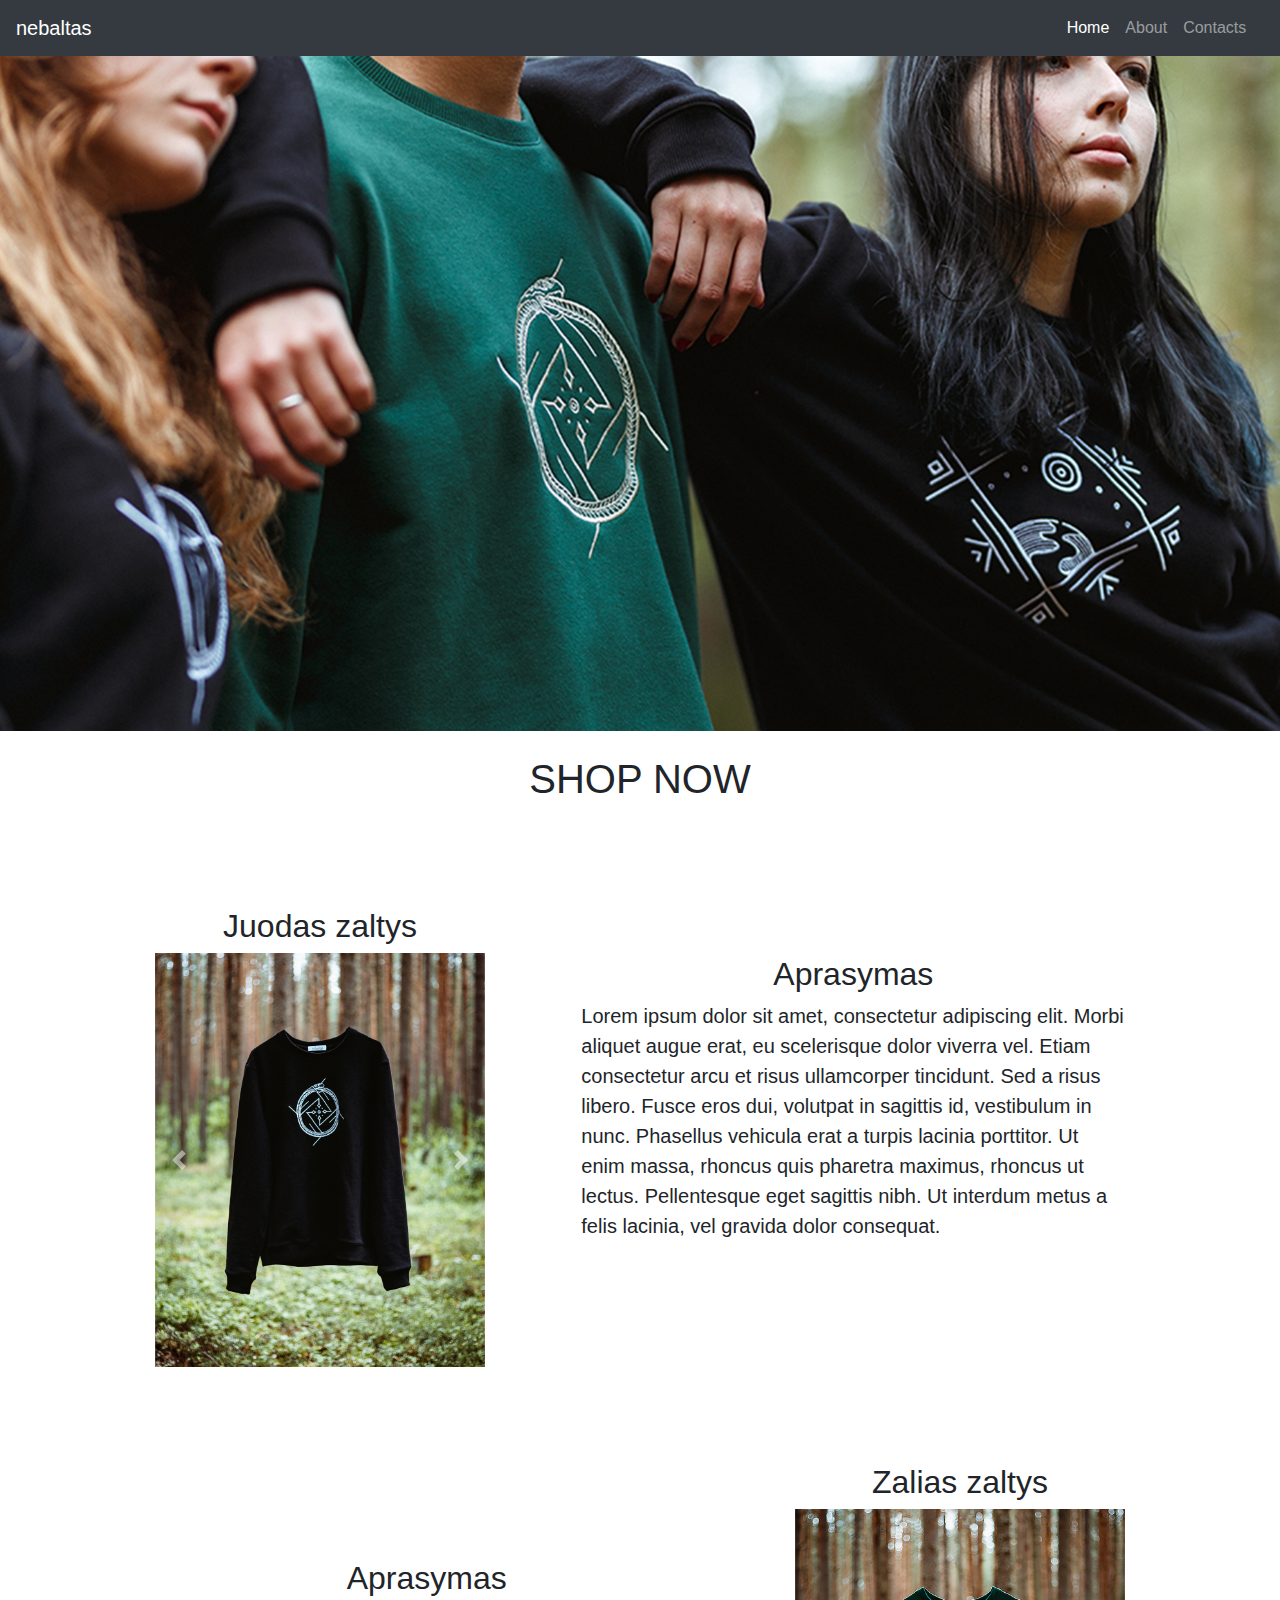
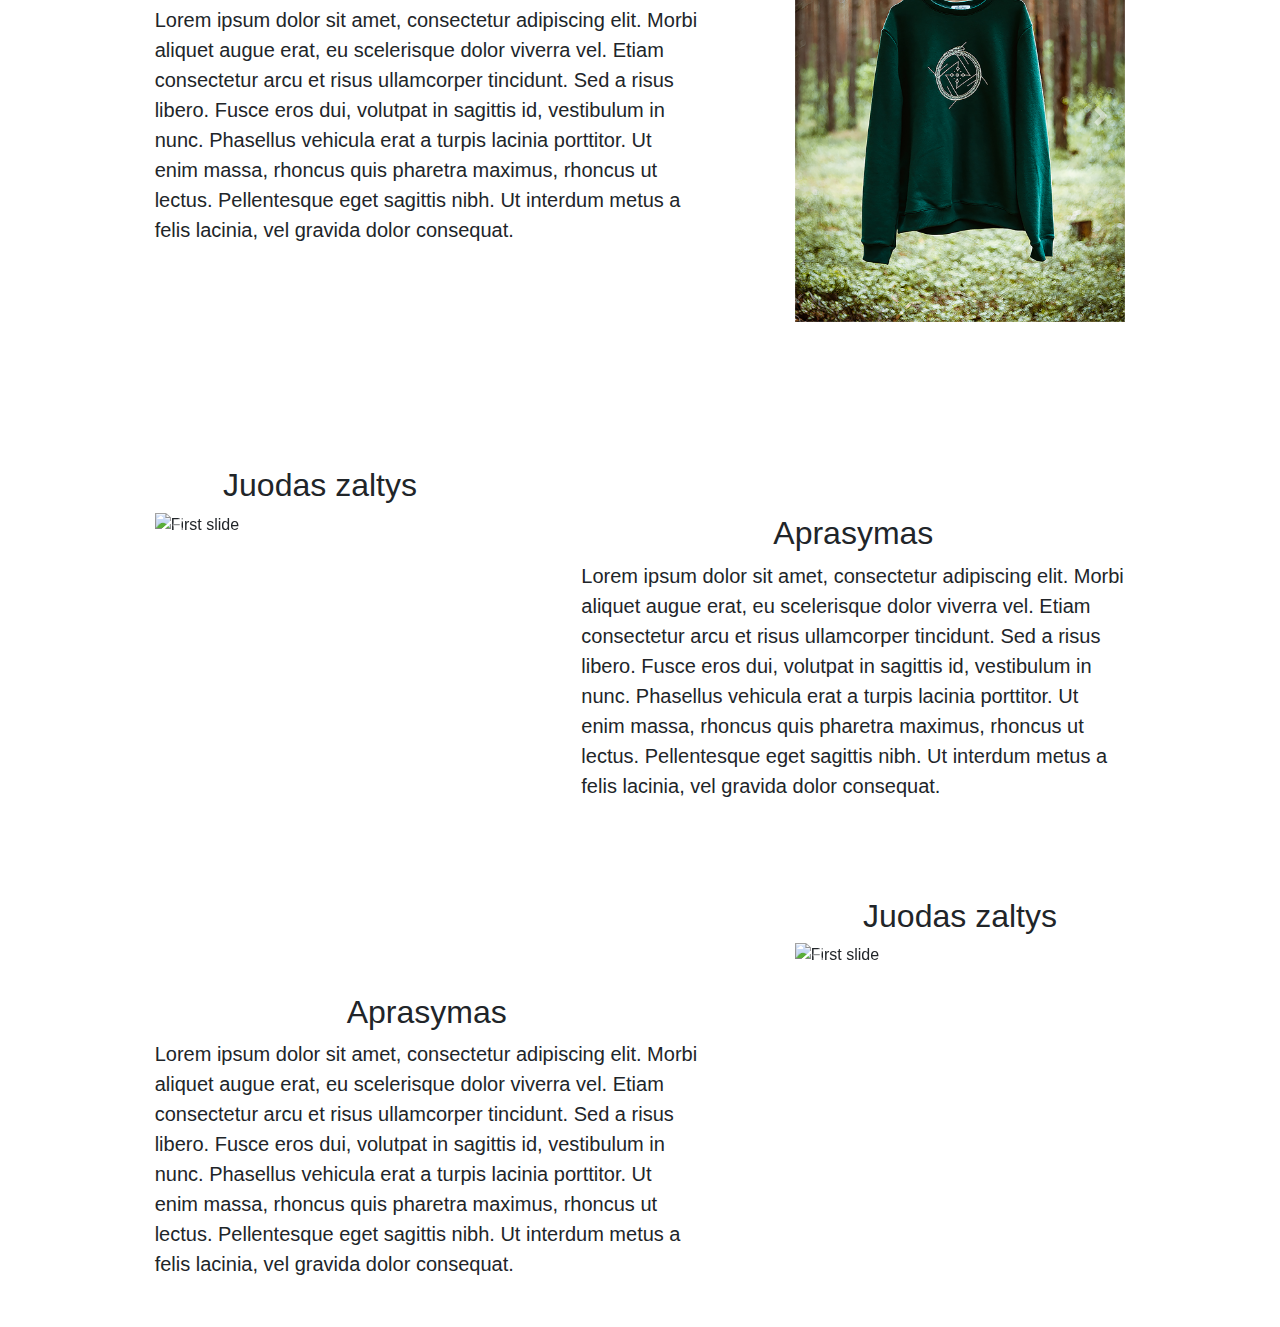
==== index.html @ 2aeb67b7 "ikeliau nuotraukas i carussele" ====
<!DOCTYPE html>
<html lang="en">
  <head>
    <meta charset="utf-8">
    <meta name="viewport" content="width=device-width, initial-scale=1, shrink-to-fit=no">
    <meta name="description" content="">
    <meta name="author" content="">

    <title> nebaltas </title>

    <link rel="stylesheet"
href="https://stackpath.bootstrapcdn.com/bootstrap/4.1.3/css/bootstrap.min.css"
crossorigin="anonymous">

    <link href="css/stylesindex.css" rel="stylesheet">
  </head>

  <body>
    <nav class="navbar navbar-expand-md navbar-dark bg-dark fixed-top">
      <a class="navbar-brand" href="#">nebaltas</a>
      <button class="navbar-toggler" type="button" data-toggle="collapse" data-target="#navbarsExampleDefault" aria-controls="navbarsExampleDefault" aria-expanded="false" aria-label="Toggle navigation">
        <span class="navbar-toggler-icon"></span>
      </button>
      <div class="col-lg-2 offset-lg-9">

          <div class="collapse navbar-collapse" id="navbarsExampleDefault">
            <ul class="navbar-nav mr-auto">
              <li class="nav-item active">
                <a class="nav-link" href="./index.html"> Home </a>
              </li>
              <li class="nav-item">
                <a class="nav-link" href="./about.html"> About </a>
              </li>
              <li class="nav-item">
                <a class="nav-link" href="./contacts.html"> Contacts </a>
              </li>

            </ul>
          </div>
        </nav>
    </div>
<div class="container-fluid top-margin">

  <div class="row">
    <div class="col-lg-12 p-0">
      <div class="top">

    	</div>
    </div>
  </div>
  <div class="row">
    <div class="col-lg-12">
      <h1 class="text-center mt-4">SHOP NOW</h1>
    </div>
  </div>

  <div class="row">
    <div class="col-lg-4 p-5 offset-lg-1">
      <h2 class="text-center mt-5">Juodas zaltys</h2>
      <div id="carousel1" class="carousel slide" data-ride="carousel" style="border-radius:50%">
        <div class="carousel-inner">
          <div class="carousel-item active">
            <img class="d-block w-100" src="images/juodas_zaltys/juodaszaltyskatalogas.jpg" alt="First slide">
          </div>
          <div class="carousel-item">
            <img class="d-block w-100" src="images/juodas_zaltys/IMG_2758_cropped.jpg" alt="Second slide">
          </div>
        </div>
        <a class="carousel-control-prev" href="#carousel1" role="button" data-slide="prev">
          <span class="carousel-control-prev-icon" aria-hidden="true"></span>
          <span class="sr-only">Previous</span>
        </a>
        <a class="carousel-control-next" href="#carousel1" role="button" data-slide="next">
          <span class="carousel-control-next-icon" aria-hidden="true"></span>
          <span class="sr-only">Next</span>
        </a>
      </div>
    </div>
    <div class="col-lg-6 p-5 mt-5 desc">
      <h2 class="text-center mt-5">Aprasymas</h2>
      Lorem ipsum dolor sit amet, consectetur adipiscing elit. Morbi aliquet augue erat, eu scelerisque dolor viverra vel. Etiam consectetur arcu et risus ullamcorper tincidunt. Sed a risus libero. Fusce eros dui, volutpat in sagittis id, vestibulum in nunc. Phasellus vehicula erat a turpis lacinia porttitor. Ut enim massa, rhoncus quis pharetra maximus, rhoncus ut lectus. Pellentesque eget sagittis nibh. Ut interdum metus a felis lacinia, vel gravida dolor consequat.
    </div>
  </div>
  <div class="row">
      <div class="col-lg-6 p-5 mt-5 desc offset-lg-1">
        <h2 class="text-center mt-5">Aprasymas</h2>
        Lorem ipsum dolor sit amet, consectetur adipiscing elit. Morbi aliquet augue erat, eu scelerisque dolor viverra vel. Etiam consectetur arcu et risus ullamcorper tincidunt. Sed a risus libero. Fusce eros dui, volutpat in sagittis id, vestibulum in nunc. Phasellus vehicula erat a turpis lacinia porttitor. Ut enim massa, rhoncus quis pharetra maximus, rhoncus ut lectus. Pellentesque eget sagittis nibh. Ut interdum metus a felis lacinia, vel gravida dolor consequat.
      </div>
      <div class="col-lg-4 p-5">
        <h2 class="text-center">Zalias zaltys</h2>
        <div id="carousel2" class="carousel slide" data-ride="carousel2" style="border-radius:50%">
          <div class="carousel-inner">
            <div class="carousel-item active">
              <img class="d-block w-100" src="images/zalias_zaltys/zaliaszaltyskatalogas.jpg" alt="First slide">
            </div>
            <div class="carousel-item">
              <img class="d-block w-100" src="images/zalias_zaltys/IMG_2392_cropped.jpg" alt="Second slide">
            </div>
          </div>
          <a class="carousel-control-prev" href="#carousel2" role="button" data-slide="prev">
            <span class="carousel2-control-prev-icon" aria-hidden="true"></span>
            <span class="sr-only">Previous</span>
          </a>
          <a class="carousel-control-next" href="#carousel2" role="button" data-slide="next">
            <span class="carousel-control-next-icon" aria-hidden="true"></span>
            <span class="sr-only">Next</span>
          </a>
        </div>
      </div>
    </div>
    <div class="row">
      <div class="col-lg-4 p-5 offset-lg-1">
        <h2 class="text-center mt-5">Juodas zaltys</h2>
        <div id="carousel1" class="carousel slide" data-ride="carousel" style="border-radius:50%">
          <div class="carousel-inner">
            <div class="carousel-item active">
              <img class="d-block w-100" src="images/zalias_zaltys/IMG_2392.jpg" alt="First slide">
            </div>
            <div class="carousel-item">
              <img class="d-block w-100" src="images/zalias_zaltys/zaliaszaltyskatalogas.jpg" alt="Second slide">
            </div>
          </div>
          <a class="carousel-control-prev" href="#carousel1" role="button" data-slide="prev">
            <span class="carousel-control-prev-icon" aria-hidden="true"></span>
            <span class="sr-only">Previous</span>
          </a>
          <a class="carousel-control-next" href="#carousel1" role="button" data-slide="next">
            <span class="carousel-control-next-icon" aria-hidden="true"></span>
            <span class="sr-only">Next</span>
          </a>
        </div>
      </div>
      <div class="col-lg-6 p-5 mt-5 desc">
        <h2 class="text-center mt-5">Aprasymas</h2>
        Lorem ipsum dolor sit amet, consectetur adipiscing elit. Morbi aliquet augue erat, eu scelerisque dolor viverra vel. Etiam consectetur arcu et risus ullamcorper tincidunt. Sed a risus libero. Fusce eros dui, volutpat in sagittis id, vestibulum in nunc. Phasellus vehicula erat a turpis lacinia porttitor. Ut enim massa, rhoncus quis pharetra maximus, rhoncus ut lectus. Pellentesque eget sagittis nibh. Ut interdum metus a felis lacinia, vel gravida dolor consequat.
      </div>
    </div>
    <div class="row">
        <div class="col-lg-6 p-5 mt-5 desc offset-lg-1">
          <h2 class="text-center mt-5">Aprasymas</h2>
          Lorem ipsum dolor sit amet, consectetur adipiscing elit. Morbi aliquet augue erat, eu scelerisque dolor viverra vel. Etiam consectetur arcu et risus ullamcorper tincidunt. Sed a risus libero. Fusce eros dui, volutpat in sagittis id, vestibulum in nunc. Phasellus vehicula erat a turpis lacinia porttitor. Ut enim massa, rhoncus quis pharetra maximus, rhoncus ut lectus. Pellentesque eget sagittis nibh. Ut interdum metus a felis lacinia, vel gravida dolor consequat.
        </div>
        <div class="col-lg-4 p-5">
          <h2 class="text-center">Juodas zaltys</h2>
          <div id="carousel1" class="carousel slide" data-ride="carousel" style="border-radius:50%">
            <div class="carousel-inner">
              <div class="carousel-item active">
                <img class="d-block w-100" src="images/zalias_zaltys/IMG_2392.jpg" alt="First slide">
              </div>
              <div class="carousel-item">
                <img class="d-block w-100" src="images/zalias_zaltys/zaliaszaltyskatalogas.jpg" alt="Second slide">
              </div>
            </div>
            <a class="carousel-control-prev" href="#carousel1" role="button" data-slide="prev">
              <span class="carousel-control-prev-icon" aria-hidden="true"></span>
              <span class="sr-only">Previous</span>
            </a>
            <a class="carousel-control-next" href="#carousel1" role="button" data-slide="next">
              <span class="carousel-control-next-icon" aria-hidden="true"></span>
              <span class="sr-only">Next</span>
            </a>
          </div>
        </div>
      </div>
    </div>
</div>


    <!-- Bootstrap core JavaScript
    ================================================== -->
    <!-- Placed at the end of the document so the pages load faster -->
    <script src="https://code.jquery.com/jquery-3.3.1.slim.min.js" integrity="sha384-q8i/X+965DzO0rT7abK41JStQIAqVgRVzpbzo5smXKp4YfRvH+8abtTE1Pi6jizo" crossorigin="anonymous"></script>
    <script>window.jQuery || document.write('<script src="../../assets/js/vendor/jquery-slim.min.js"><\/script>')</script>
    <script src="https://getbootstrap.com/docs/4.1/assets/js/vendor/popper.min.js"></script>
    <script src="https://getbootstrap.com/docs/4.1/dist/js/bootstrap.min.js"></script>
  </body>
</html>
---- css/stylesindex.css ----
html,body {
  /* background: url("../images/pat.png"); */
  background: #fff;
}

.top {
	background:url("../images/IMG_3313_cropped.jpg");
	height:75vh;
	background-size: cover;
	background-position: center bottom;
	position:relative;
	min-height:400px;
}
.welcome {
	opacity:0;
	position:absolute;
	top:50%;
	transform: translateY(-50%);
	background:rgba(0,0,0,0.5);
	padding:30px 60px;
	width:100%;
	color:#fff;
}
.top-header {
	font-weight:bold;
	text-transform: uppercase;
}
.top-margin {
  margin-top:56px
}

.desc {
  font-size:20px
}
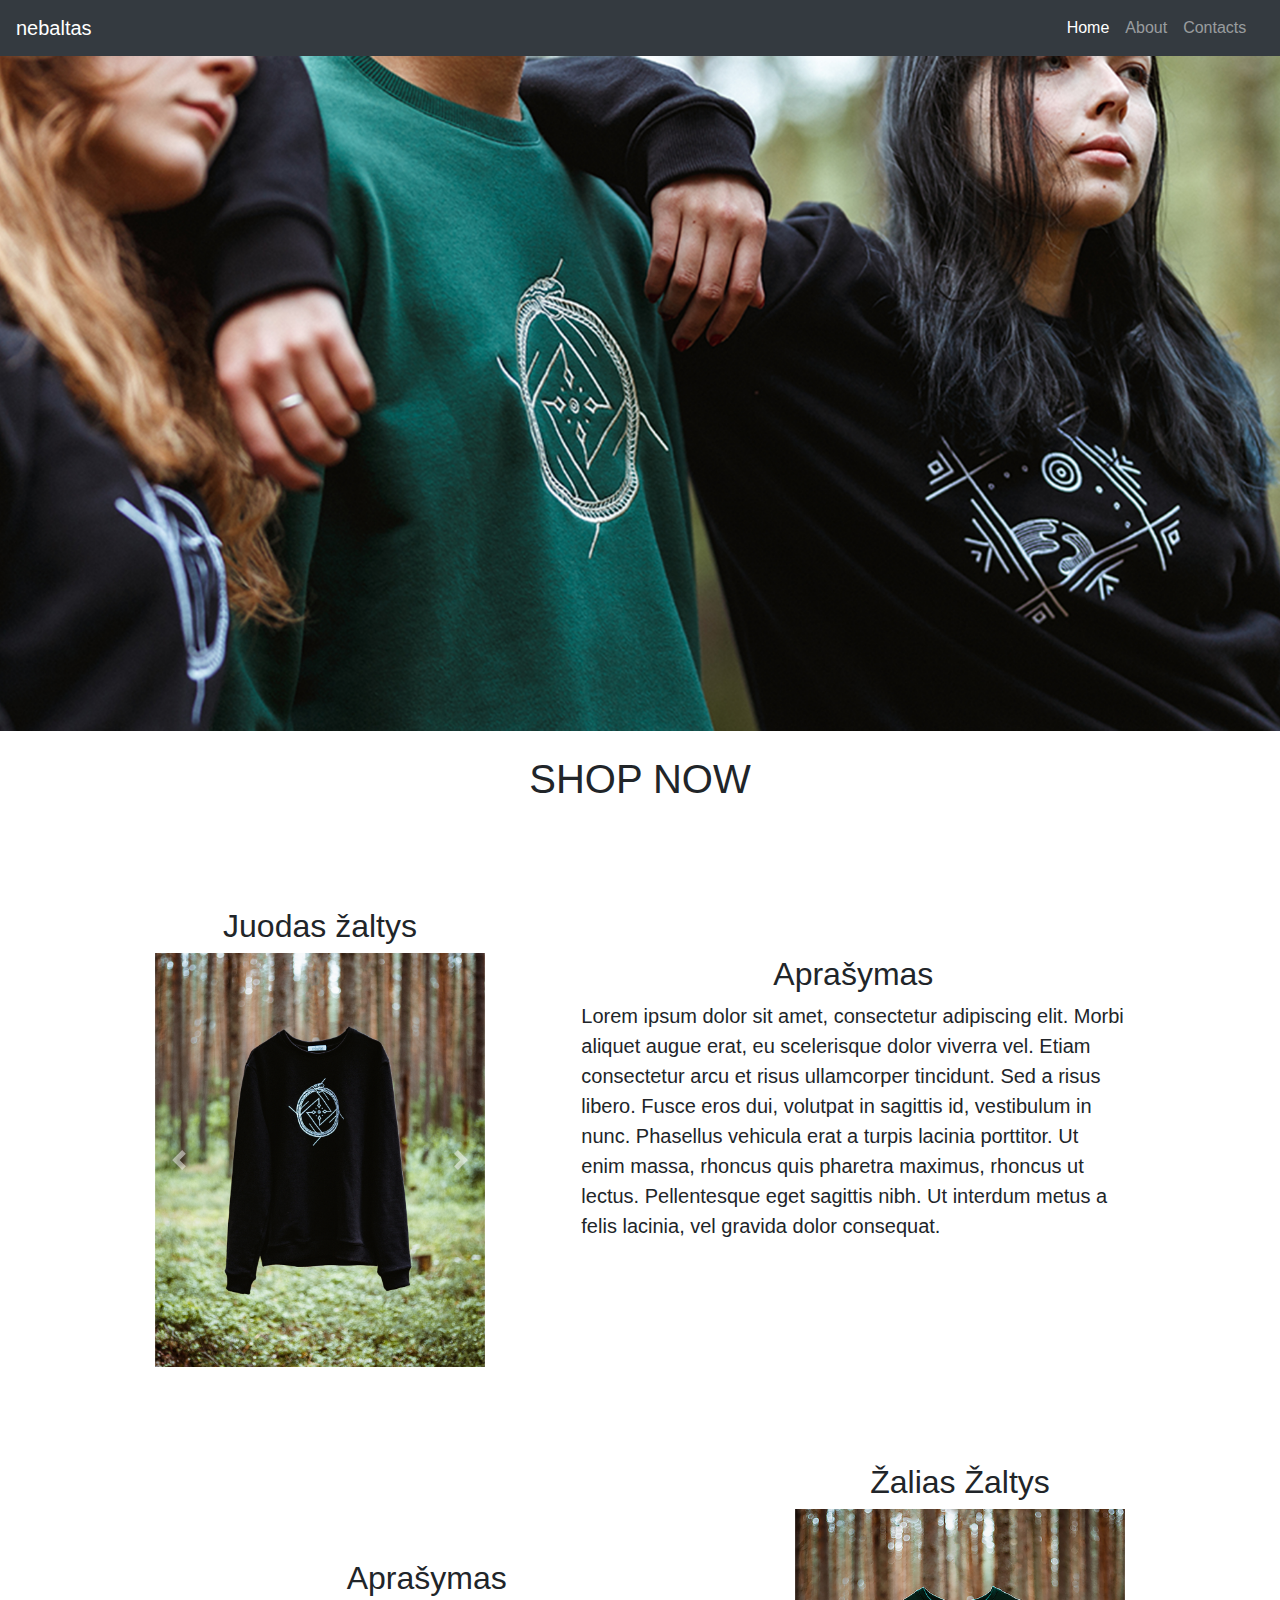
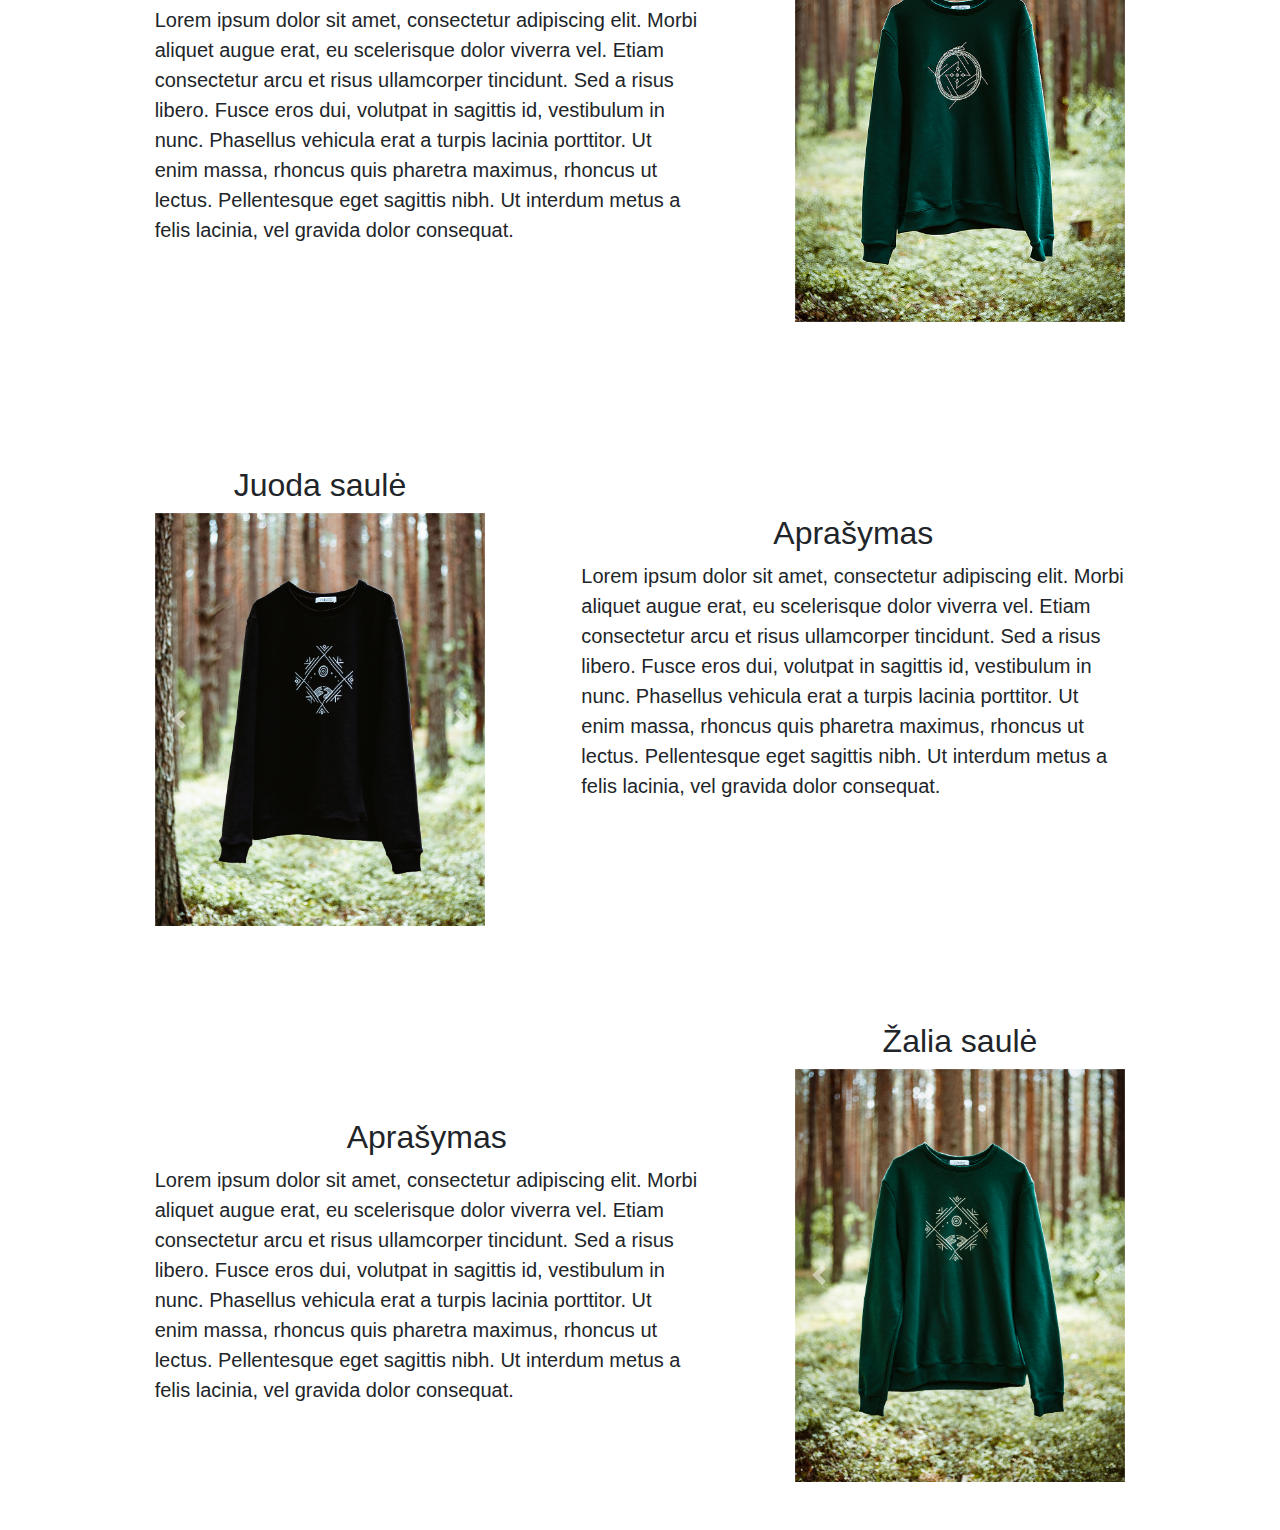
==== commit d131d6b0: "Update index.html" ====
--- a/index.html
+++ b/index.html
@@ -56,8 +56,8 @@
 
   <div class="row">
     <div class="col-lg-4 p-5 offset-lg-1">
-      <h2 class="text-center mt-5">Juodas zaltys</h2>
-      <div id="carousel1" class="carousel slide" data-ride="carousel" style="border-radius:50%">
+      <h2 class="text-center mt-5">Juodas žaltys</h2>
+      <div id="carousel1" class="carousel slide" data-ride="carousel1" style="border-radius:50%">
         <div class="carousel-inner">
           <div class="carousel-item active">
             <img class="d-block w-100" src="images/juodas_zaltys/juodaszaltyskatalogas.jpg" alt="First slide">
@@ -77,17 +77,17 @@
       </div>
     </div>
     <div class="col-lg-6 p-5 mt-5 desc">
-      <h2 class="text-center mt-5">Aprasymas</h2>
+      <h2 class="text-center mt-5">Aprašymas</h2>
       Lorem ipsum dolor sit amet, consectetur adipiscing elit. Morbi aliquet augue erat, eu scelerisque dolor viverra vel. Etiam consectetur arcu et risus ullamcorper tincidunt. Sed a risus libero. Fusce eros dui, volutpat in sagittis id, vestibulum in nunc. Phasellus vehicula erat a turpis lacinia porttitor. Ut enim massa, rhoncus quis pharetra maximus, rhoncus ut lectus. Pellentesque eget sagittis nibh. Ut interdum metus a felis lacinia, vel gravida dolor consequat.
     </div>
   </div>
   <div class="row">
       <div class="col-lg-6 p-5 mt-5 desc offset-lg-1">
-        <h2 class="text-center mt-5">Aprasymas</h2>
+        <h2 class="text-center mt-5">Aprašymas</h2>
         Lorem ipsum dolor sit amet, consectetur adipiscing elit. Morbi aliquet augue erat, eu scelerisque dolor viverra vel. Etiam consectetur arcu et risus ullamcorper tincidunt. Sed a risus libero. Fusce eros dui, volutpat in sagittis id, vestibulum in nunc. Phasellus vehicula erat a turpis lacinia porttitor. Ut enim massa, rhoncus quis pharetra maximus, rhoncus ut lectus. Pellentesque eget sagittis nibh. Ut interdum metus a felis lacinia, vel gravida dolor consequat.
       </div>
       <div class="col-lg-4 p-5">
-        <h2 class="text-center">Zalias zaltys</h2>
+        <h2 class="text-center">Žalias Žaltys</h2>
         <div id="carousel2" class="carousel slide" data-ride="carousel2" style="border-radius:50%">
           <div class="carousel-inner">
             <div class="carousel-item active">
@@ -110,52 +110,52 @@
     </div>
     <div class="row">
       <div class="col-lg-4 p-5 offset-lg-1">
-        <h2 class="text-center mt-5">Juodas zaltys</h2>
-        <div id="carousel1" class="carousel slide" data-ride="carousel" style="border-radius:50%">
+        <h2 class="text-center mt-5">Juoda saulė</h2>
+        <div id="carousel3" class="carousel slide" data-ride="carousel3" style="border-radius:50%">
           <div class="carousel-inner">
             <div class="carousel-item active">
-              <img class="d-block w-100" src="images/zalias_zaltys/IMG_2392.jpg" alt="First slide">
+              <img class="d-block w-100" src="images/juoda_saule/juodasaulekatalogas.jpg" alt="First slide">
             </div>
             <div class="carousel-item">
-              <img class="d-block w-100" src="images/zalias_zaltys/zaliaszaltyskatalogas.jpg" alt="Second slide">
+              <img class="d-block w-100" src="images/juoda_saule/IMG_3063_cropped.jpg" alt="Second slide">
             </div>
           </div>
-          <a class="carousel-control-prev" href="#carousel1" role="button" data-slide="prev">
+          <a class="carousel-control-prev" href="#carousel3" role="button" data-slide="prev">
             <span class="carousel-control-prev-icon" aria-hidden="true"></span>
             <span class="sr-only">Previous</span>
           </a>
-          <a class="carousel-control-next" href="#carousel1" role="button" data-slide="next">
+          <a class="carousel-control-next" href="#carousel3" role="button" data-slide="next">
             <span class="carousel-control-next-icon" aria-hidden="true"></span>
             <span class="sr-only">Next</span>
           </a>
         </div>
       </div>
       <div class="col-lg-6 p-5 mt-5 desc">
-        <h2 class="text-center mt-5">Aprasymas</h2>
+        <h2 class="text-center mt-5">Aprašymas</h2>
         Lorem ipsum dolor sit amet, consectetur adipiscing elit. Morbi aliquet augue erat, eu scelerisque dolor viverra vel. Etiam consectetur arcu et risus ullamcorper tincidunt. Sed a risus libero. Fusce eros dui, volutpat in sagittis id, vestibulum in nunc. Phasellus vehicula erat a turpis lacinia porttitor. Ut enim massa, rhoncus quis pharetra maximus, rhoncus ut lectus. Pellentesque eget sagittis nibh. Ut interdum metus a felis lacinia, vel gravida dolor consequat.
       </div>
     </div>
     <div class="row">
         <div class="col-lg-6 p-5 mt-5 desc offset-lg-1">
-          <h2 class="text-center mt-5">Aprasymas</h2>
+          <h2 class="text-center mt-5">Aprašymas</h2>
           Lorem ipsum dolor sit amet, consectetur adipiscing elit. Morbi aliquet augue erat, eu scelerisque dolor viverra vel. Etiam consectetur arcu et risus ullamcorper tincidunt. Sed a risus libero. Fusce eros dui, volutpat in sagittis id, vestibulum in nunc. Phasellus vehicula erat a turpis lacinia porttitor. Ut enim massa, rhoncus quis pharetra maximus, rhoncus ut lectus. Pellentesque eget sagittis nibh. Ut interdum metus a felis lacinia, vel gravida dolor consequat.
         </div>
         <div class="col-lg-4 p-5">
-          <h2 class="text-center">Juodas zaltys</h2>
-          <div id="carousel1" class="carousel slide" data-ride="carousel" style="border-radius:50%">
+          <h2 class="text-center">Žalia saulė</h2>
+          <div id="carousel4" class="carousel slide" data-ride="carousel4" style="border-radius:50%">
             <div class="carousel-inner">
               <div class="carousel-item active">
-                <img class="d-block w-100" src="images/zalias_zaltys/IMG_2392.jpg" alt="First slide">
+                <img class="d-block w-100" src="images/zalias_saule/zaliasaulekatalogas.jpg" alt="First slide">
               </div>
               <div class="carousel-item">
-                <img class="d-block w-100" src="images/zalias_zaltys/zaliaszaltyskatalogas.jpg" alt="Second slide">
+                <img class="d-block w-100" src="images/zalias_saule/IMG_2298_cropped.jpg" alt="Second slide">
               </div>
             </div>
-            <a class="carousel-control-prev" href="#carousel1" role="button" data-slide="prev">
+            <a class="carousel-control-prev" href="#carousel4" role="button" data-slide="prev">
               <span class="carousel-control-prev-icon" aria-hidden="true"></span>
               <span class="sr-only">Previous</span>
             </a>
-            <a class="carousel-control-next" href="#carousel1" role="button" data-slide="next">
+            <a class="carousel-control-next" href="#carousel4" role="button" data-slide="next">
               <span class="carousel-control-next-icon" aria-hidden="true"></span>
               <span class="sr-only">Next</span>
             </a>
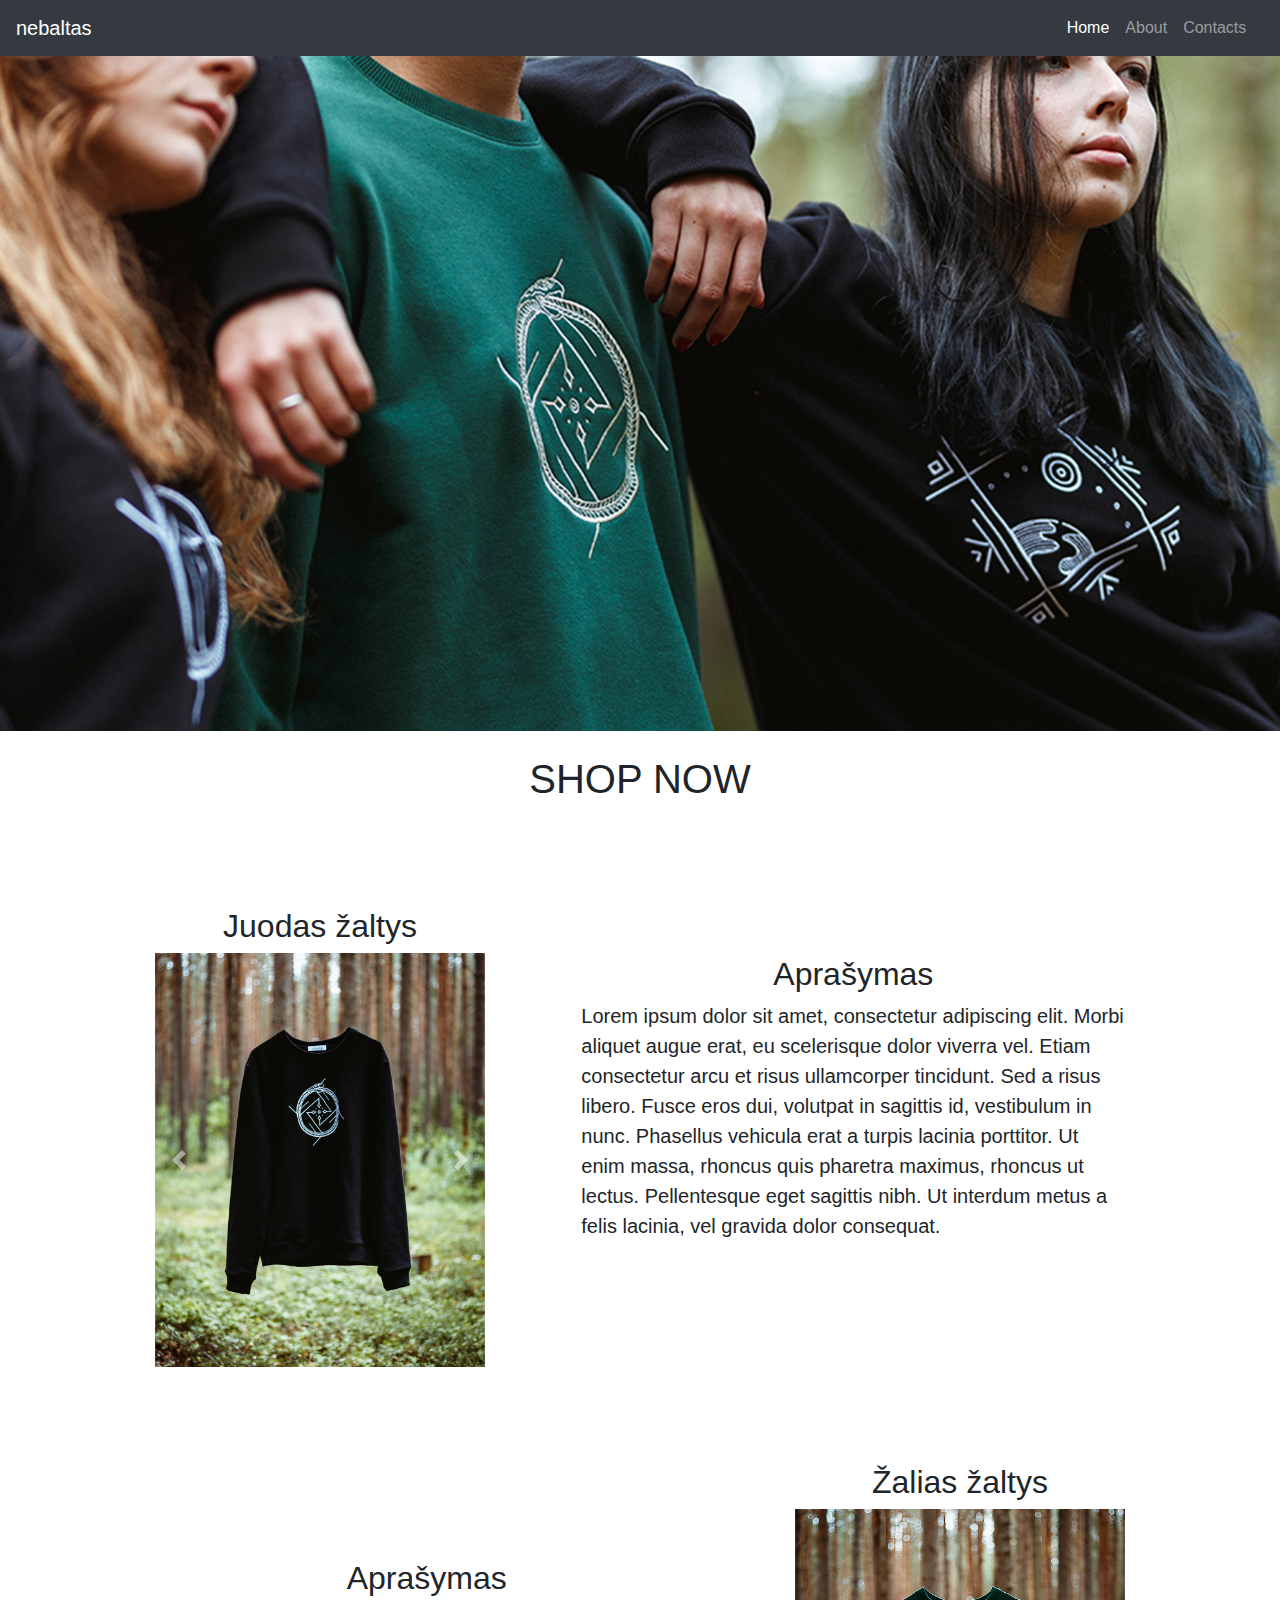
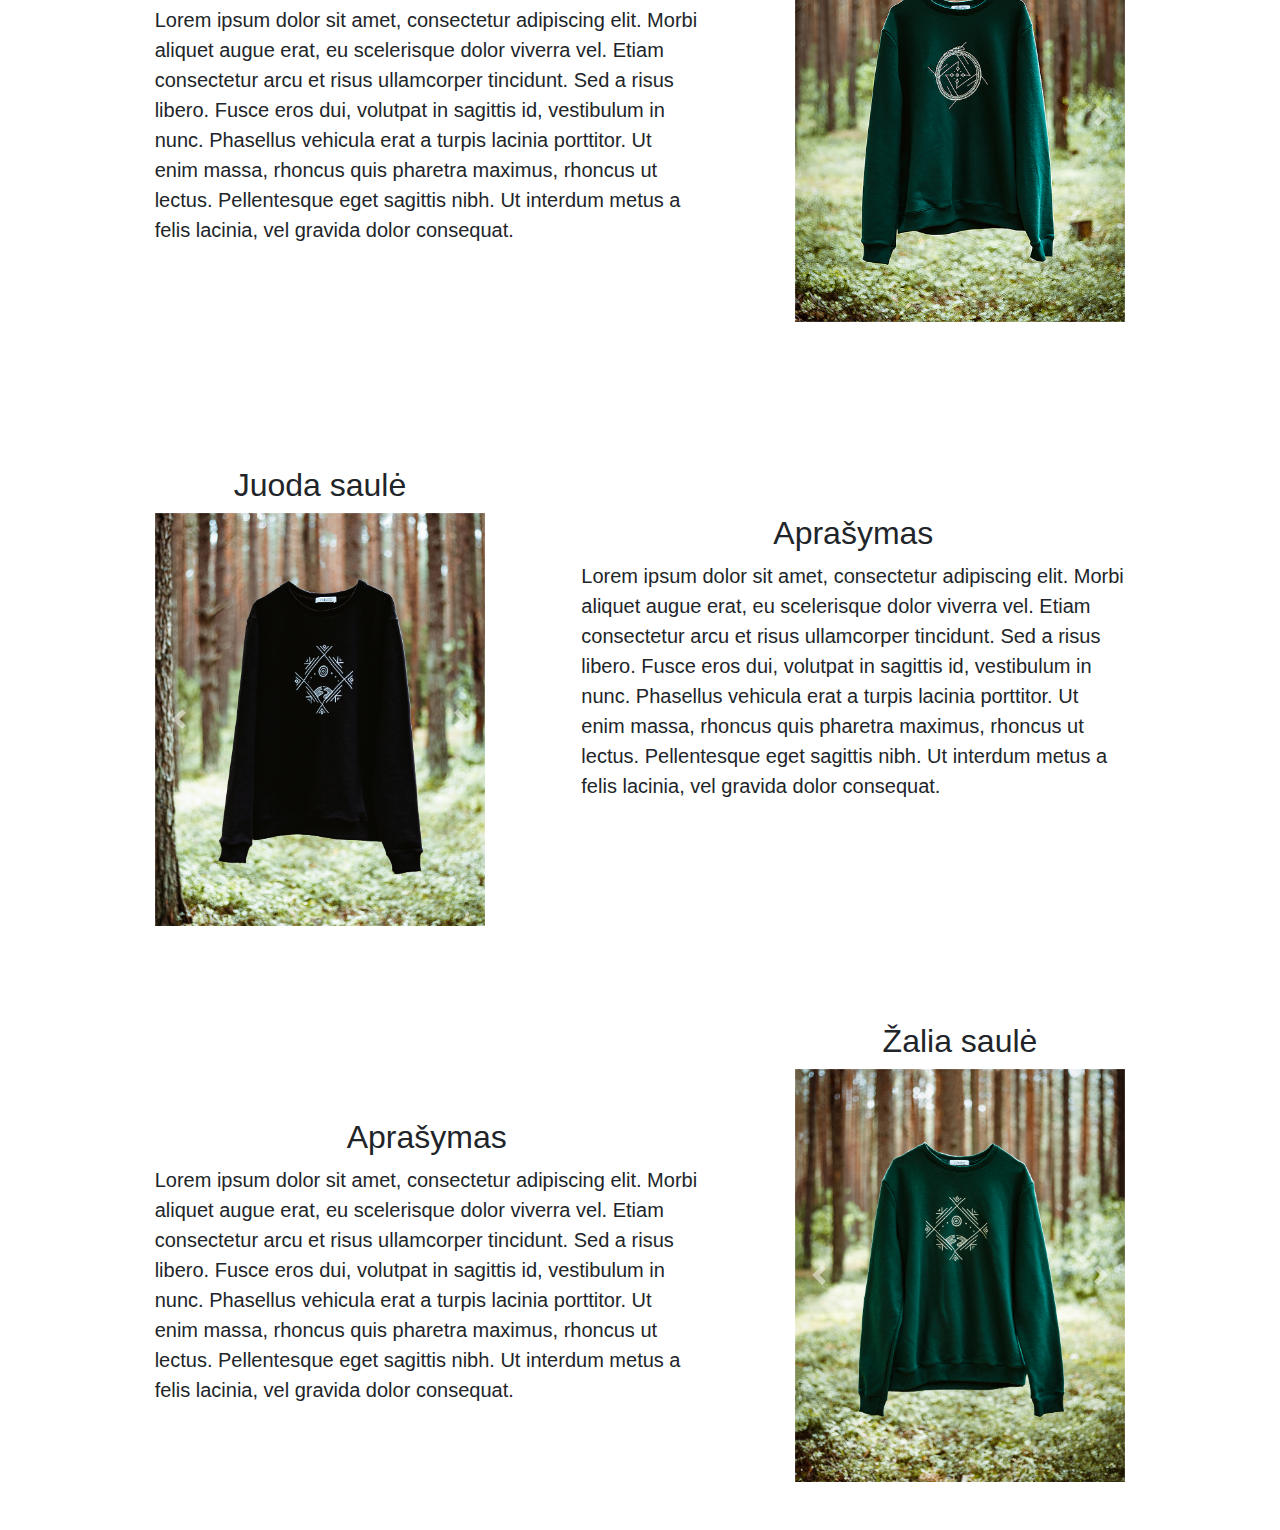
==== commit eca0b0d0: "pakeiciau raide" ====
--- a/index.html
+++ b/index.html
@@ -87,7 +87,7 @@
         Lorem ipsum dolor sit amet, consectetur adipiscing elit. Morbi aliquet augue erat, eu scelerisque dolor viverra vel. Etiam consectetur arcu et risus ullamcorper tincidunt. Sed a risus libero. Fusce eros dui, volutpat in sagittis id, vestibulum in nunc. Phasellus vehicula erat a turpis lacinia porttitor. Ut enim massa, rhoncus quis pharetra maximus, rhoncus ut lectus. Pellentesque eget sagittis nibh. Ut interdum metus a felis lacinia, vel gravida dolor consequat.
       </div>
       <div class="col-lg-4 p-5">
-        <h2 class="text-center">Žalias Žaltys</h2>
+        <h2 class="text-center">Žalias žaltys</h2>
         <div id="carousel2" class="carousel slide" data-ride="carousel2" style="border-radius:50%">
           <div class="carousel-inner">
             <div class="carousel-item active">
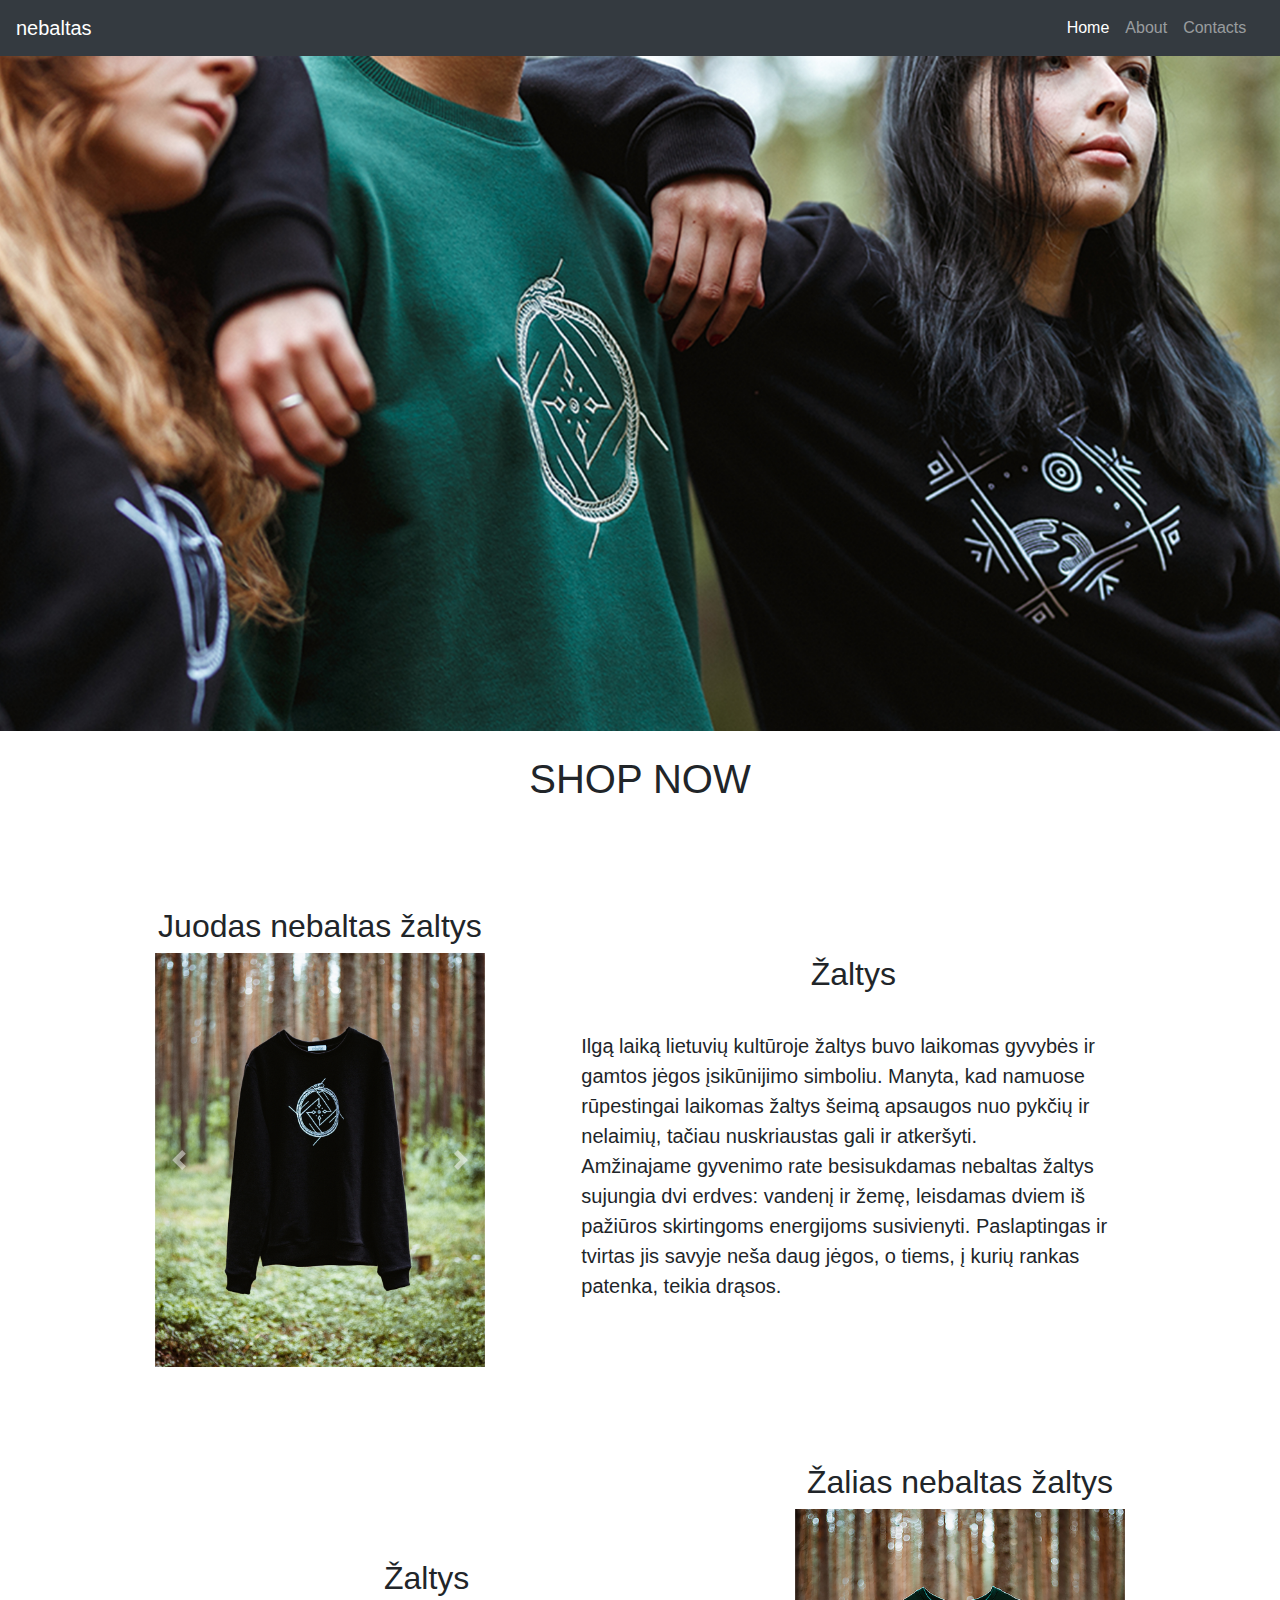
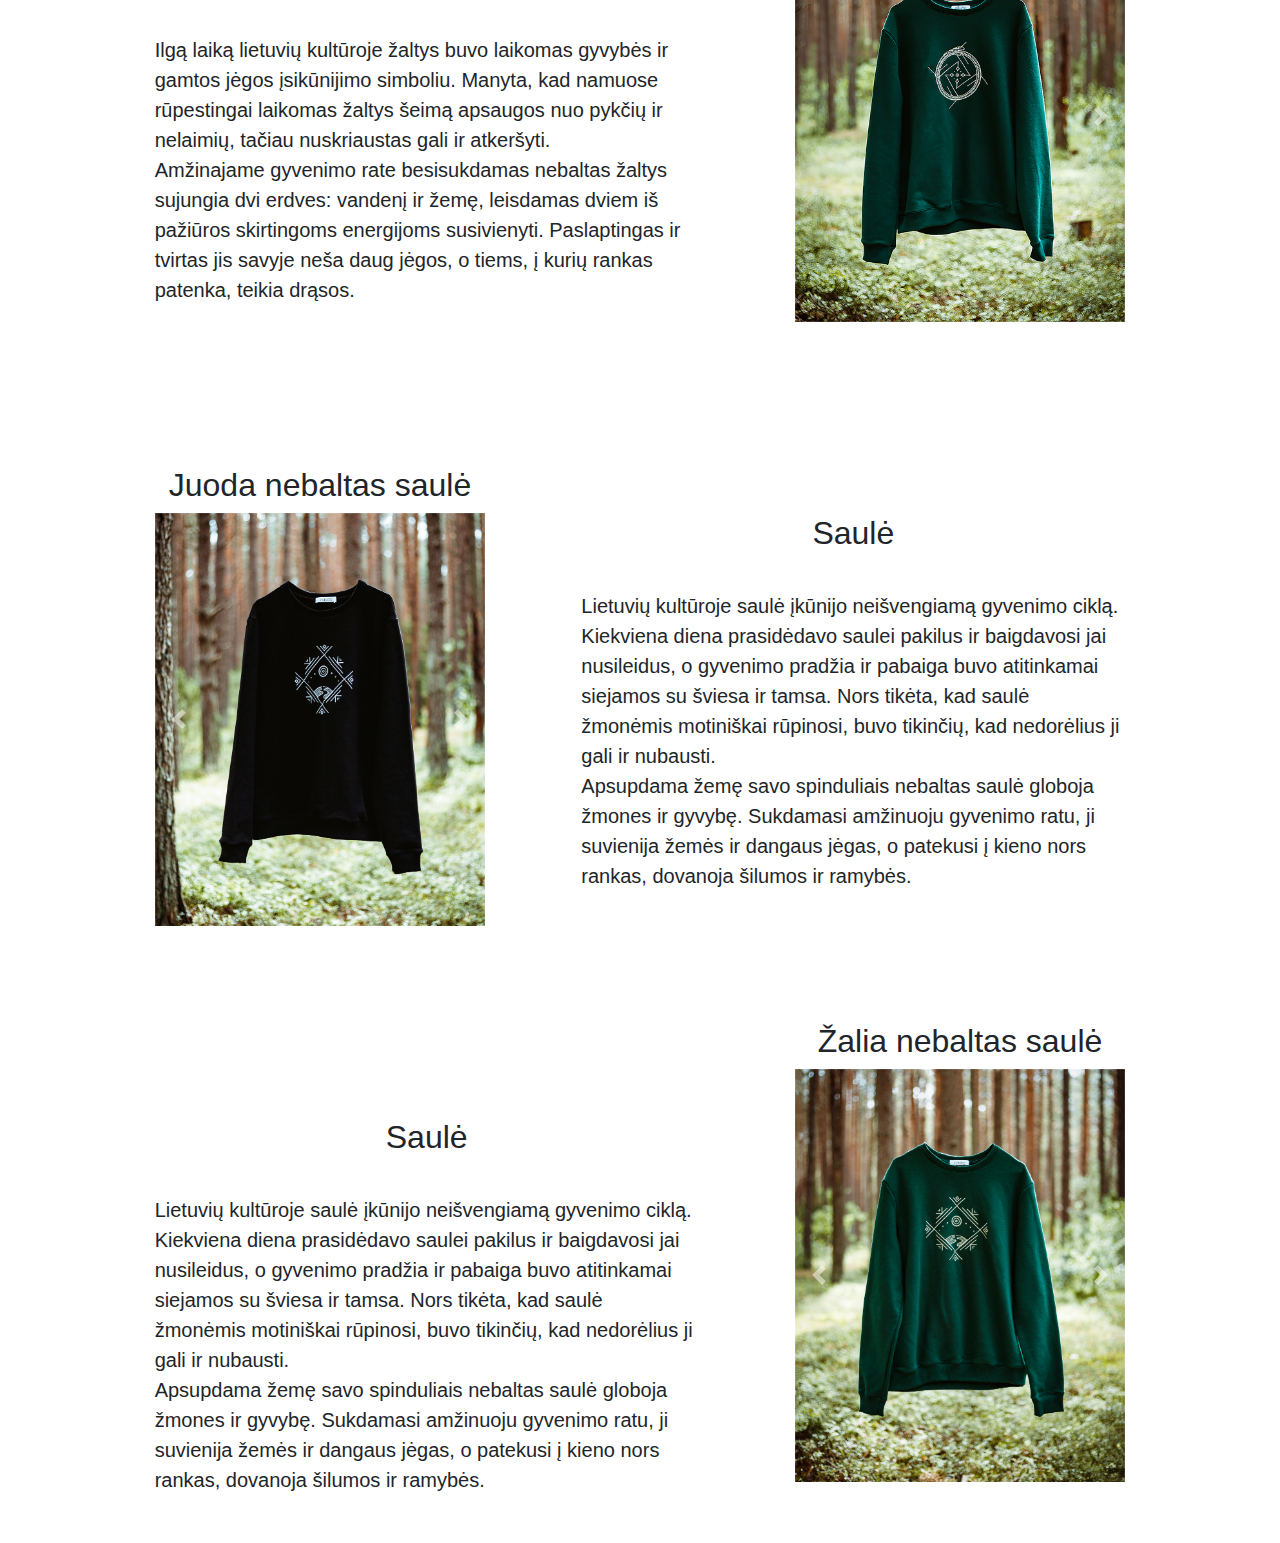
==== commit a3fbb6ba: "pakeiciau index teksta" ====
--- a/index.html
+++ b/index.html
@@ -56,7 +56,7 @@
 
   <div class="row">
     <div class="col-lg-4 p-5 offset-lg-1">
-      <h2 class="text-center mt-5">Juodas žaltys</h2>
+      <h2 class="text-center mt-5">Juodas nebaltas žaltys</h2>
       <div id="carousel1" class="carousel slide" data-ride="carousel1" style="border-radius:50%">
         <div class="carousel-inner">
           <div class="carousel-item active">
@@ -77,17 +77,24 @@
       </div>
     </div>
     <div class="col-lg-6 p-5 mt-5 desc">
-      <h2 class="text-center mt-5">Aprašymas</h2>
-      Lorem ipsum dolor sit amet, consectetur adipiscing elit. Morbi aliquet augue erat, eu scelerisque dolor viverra vel. Etiam consectetur arcu et risus ullamcorper tincidunt. Sed a risus libero. Fusce eros dui, volutpat in sagittis id, vestibulum in nunc. Phasellus vehicula erat a turpis lacinia porttitor. Ut enim massa, rhoncus quis pharetra maximus, rhoncus ut lectus. Pellentesque eget sagittis nibh. Ut interdum metus a felis lacinia, vel gravida dolor consequat.
+      <h2 class="text-center mt-5">Žaltys</h2>
+      <br>
+      Ilgą laiką lietuvių kultūroje žaltys buvo laikomas gyvybės ir gamtos jėgos įsikūnijimo simboliu. Manyta, kad namuose rūpestingai laikomas žaltys šeimą apsaugos nuo pykčių ir nelaimių, tačiau nuskriaustas gali ir atkeršyti.
+      <br>
+      Amžinajame gyvenimo rate besisukdamas nebaltas žaltys sujungia dvi erdves: vandenį ir žemę, leisdamas dviem iš pažiūros skirtingoms energijoms susivienyti. Paslaptingas ir tvirtas jis savyje neša daug jėgos, o tiems, į kurių rankas patenka, teikia drąsos.
     </div>
   </div>
+
   <div class="row">
       <div class="col-lg-6 p-5 mt-5 desc offset-lg-1">
-        <h2 class="text-center mt-5">Aprašymas</h2>
-        Lorem ipsum dolor sit amet, consectetur adipiscing elit. Morbi aliquet augue erat, eu scelerisque dolor viverra vel. Etiam consectetur arcu et risus ullamcorper tincidunt. Sed a risus libero. Fusce eros dui, volutpat in sagittis id, vestibulum in nunc. Phasellus vehicula erat a turpis lacinia porttitor. Ut enim massa, rhoncus quis pharetra maximus, rhoncus ut lectus. Pellentesque eget sagittis nibh. Ut interdum metus a felis lacinia, vel gravida dolor consequat.
-      </div>
+        <h2 class="text-center mt-5">Žaltys</h2>
+        <br>
+        Ilgą laiką lietuvių kultūroje žaltys buvo laikomas gyvybės ir gamtos jėgos įsikūnijimo simboliu. Manyta, kad namuose rūpestingai laikomas žaltys šeimą apsaugos nuo pykčių ir nelaimių, tačiau nuskriaustas gali ir atkeršyti.
+        <br>
+        Amžinajame gyvenimo rate besisukdamas nebaltas žaltys sujungia dvi erdves: vandenį ir žemę, leisdamas dviem iš pažiūros skirtingoms energijoms susivienyti. Paslaptingas ir tvirtas jis savyje neša daug jėgos, o tiems, į kurių rankas patenka, teikia drąsos.
+  </div>
       <div class="col-lg-4 p-5">
-        <h2 class="text-center">Žalias žaltys</h2>
+        <h2 class="text-center">Žalias nebaltas žaltys</h2>
         <div id="carousel2" class="carousel slide" data-ride="carousel2" style="border-radius:50%">
           <div class="carousel-inner">
             <div class="carousel-item active">
@@ -110,7 +117,7 @@
     </div>
     <div class="row">
       <div class="col-lg-4 p-5 offset-lg-1">
-        <h2 class="text-center mt-5">Juoda saulė</h2>
+        <h2 class="text-center mt-5">Juoda nebaltas saulė</h2>
         <div id="carousel3" class="carousel slide" data-ride="carousel3" style="border-radius:50%">
           <div class="carousel-inner">
             <div class="carousel-item active">
@@ -131,17 +138,23 @@
         </div>
       </div>
       <div class="col-lg-6 p-5 mt-5 desc">
-        <h2 class="text-center mt-5">Aprašymas</h2>
-        Lorem ipsum dolor sit amet, consectetur adipiscing elit. Morbi aliquet augue erat, eu scelerisque dolor viverra vel. Etiam consectetur arcu et risus ullamcorper tincidunt. Sed a risus libero. Fusce eros dui, volutpat in sagittis id, vestibulum in nunc. Phasellus vehicula erat a turpis lacinia porttitor. Ut enim massa, rhoncus quis pharetra maximus, rhoncus ut lectus. Pellentesque eget sagittis nibh. Ut interdum metus a felis lacinia, vel gravida dolor consequat.
-      </div>
+        <h2 class="text-center mt-5">Saulė</h2>
+        <br>
+        Lietuvių kultūroje saulė įkūnijo neišvengiamą gyvenimo ciklą. Kiekviena diena prasidėdavo saulei pakilus ir baigdavosi jai nusileidus, o gyvenimo pradžia ir pabaiga buvo atitinkamai siejamos su šviesa ir tamsa. Nors tikėta, kad saulė žmonėmis motiniškai rūpinosi, buvo tikinčių, kad nedorėlius ji gali ir nubausti.
+        <br>
+        Apsupdama žemę savo spinduliais nebaltas saulė globoja žmones ir gyvybę. Sukdamasi amžinuoju gyvenimo ratu, ji suvienija žemės ir dangaus jėgas, o patekusi į kieno nors rankas, dovanoja šilumos ir ramybės.
+  </div>
     </div>
     <div class="row">
         <div class="col-lg-6 p-5 mt-5 desc offset-lg-1">
-          <h2 class="text-center mt-5">Aprašymas</h2>
-          Lorem ipsum dolor sit amet, consectetur adipiscing elit. Morbi aliquet augue erat, eu scelerisque dolor viverra vel. Etiam consectetur arcu et risus ullamcorper tincidunt. Sed a risus libero. Fusce eros dui, volutpat in sagittis id, vestibulum in nunc. Phasellus vehicula erat a turpis lacinia porttitor. Ut enim massa, rhoncus quis pharetra maximus, rhoncus ut lectus. Pellentesque eget sagittis nibh. Ut interdum metus a felis lacinia, vel gravida dolor consequat.
-        </div>
+          <h2 class="text-center mt-5">Saulė</h2>
+          <br>
+          Lietuvių kultūroje saulė įkūnijo neišvengiamą gyvenimo ciklą. Kiekviena diena prasidėdavo saulei pakilus ir baigdavosi jai nusileidus, o gyvenimo pradžia ir pabaiga buvo atitinkamai siejamos su šviesa ir tamsa. Nors tikėta, kad saulė žmonėmis motiniškai rūpinosi, buvo tikinčių, kad nedorėlius ji gali ir nubausti.
+          <br>
+          Apsupdama žemę savo spinduliais nebaltas saulė globoja žmones ir gyvybę. Sukdamasi amžinuoju gyvenimo ratu, ji suvienija žemės ir dangaus jėgas, o patekusi į kieno nors rankas, dovanoja šilumos ir ramybės.
+    </div>
         <div class="col-lg-4 p-5">
-          <h2 class="text-center">Žalia saulė</h2>
+          <h2 class="text-center">Žalia nebaltas saulė</h2>
           <div id="carousel4" class="carousel slide" data-ride="carousel4" style="border-radius:50%">
             <div class="carousel-inner">
               <div class="carousel-item active">
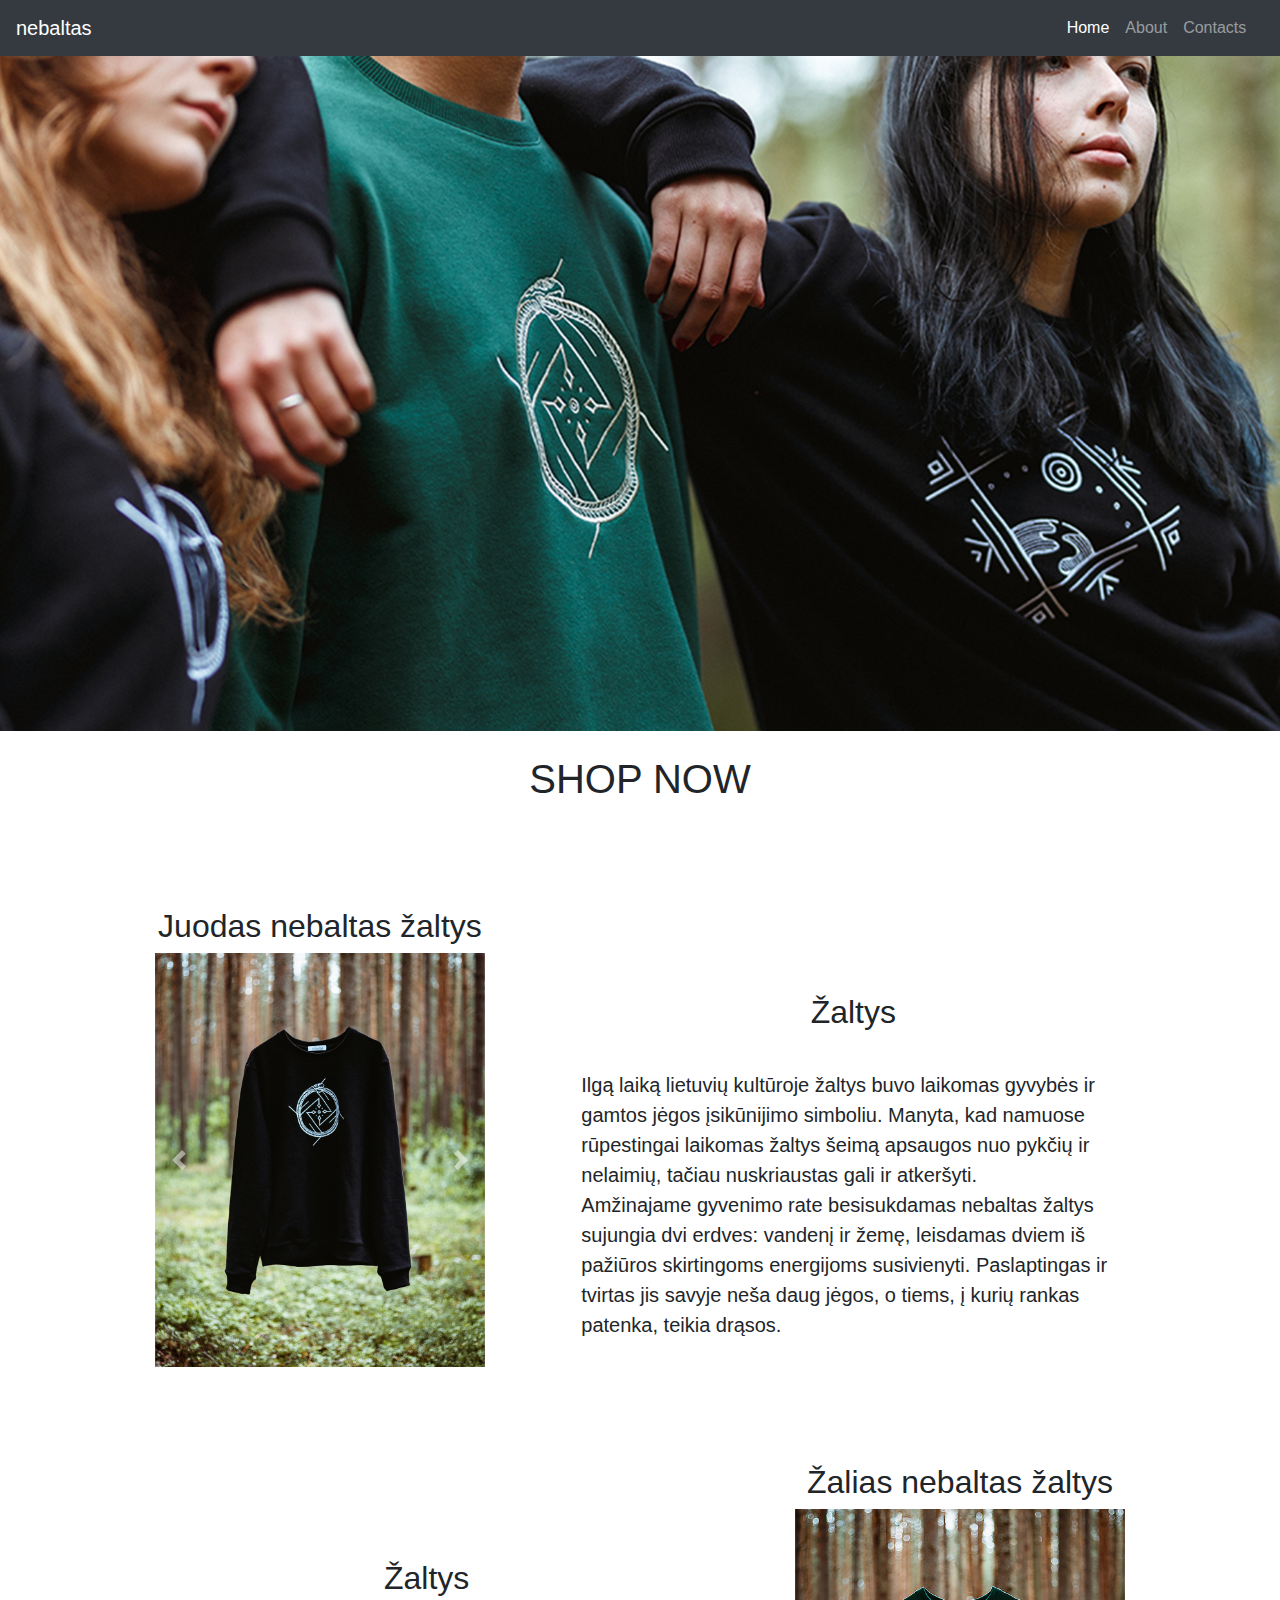
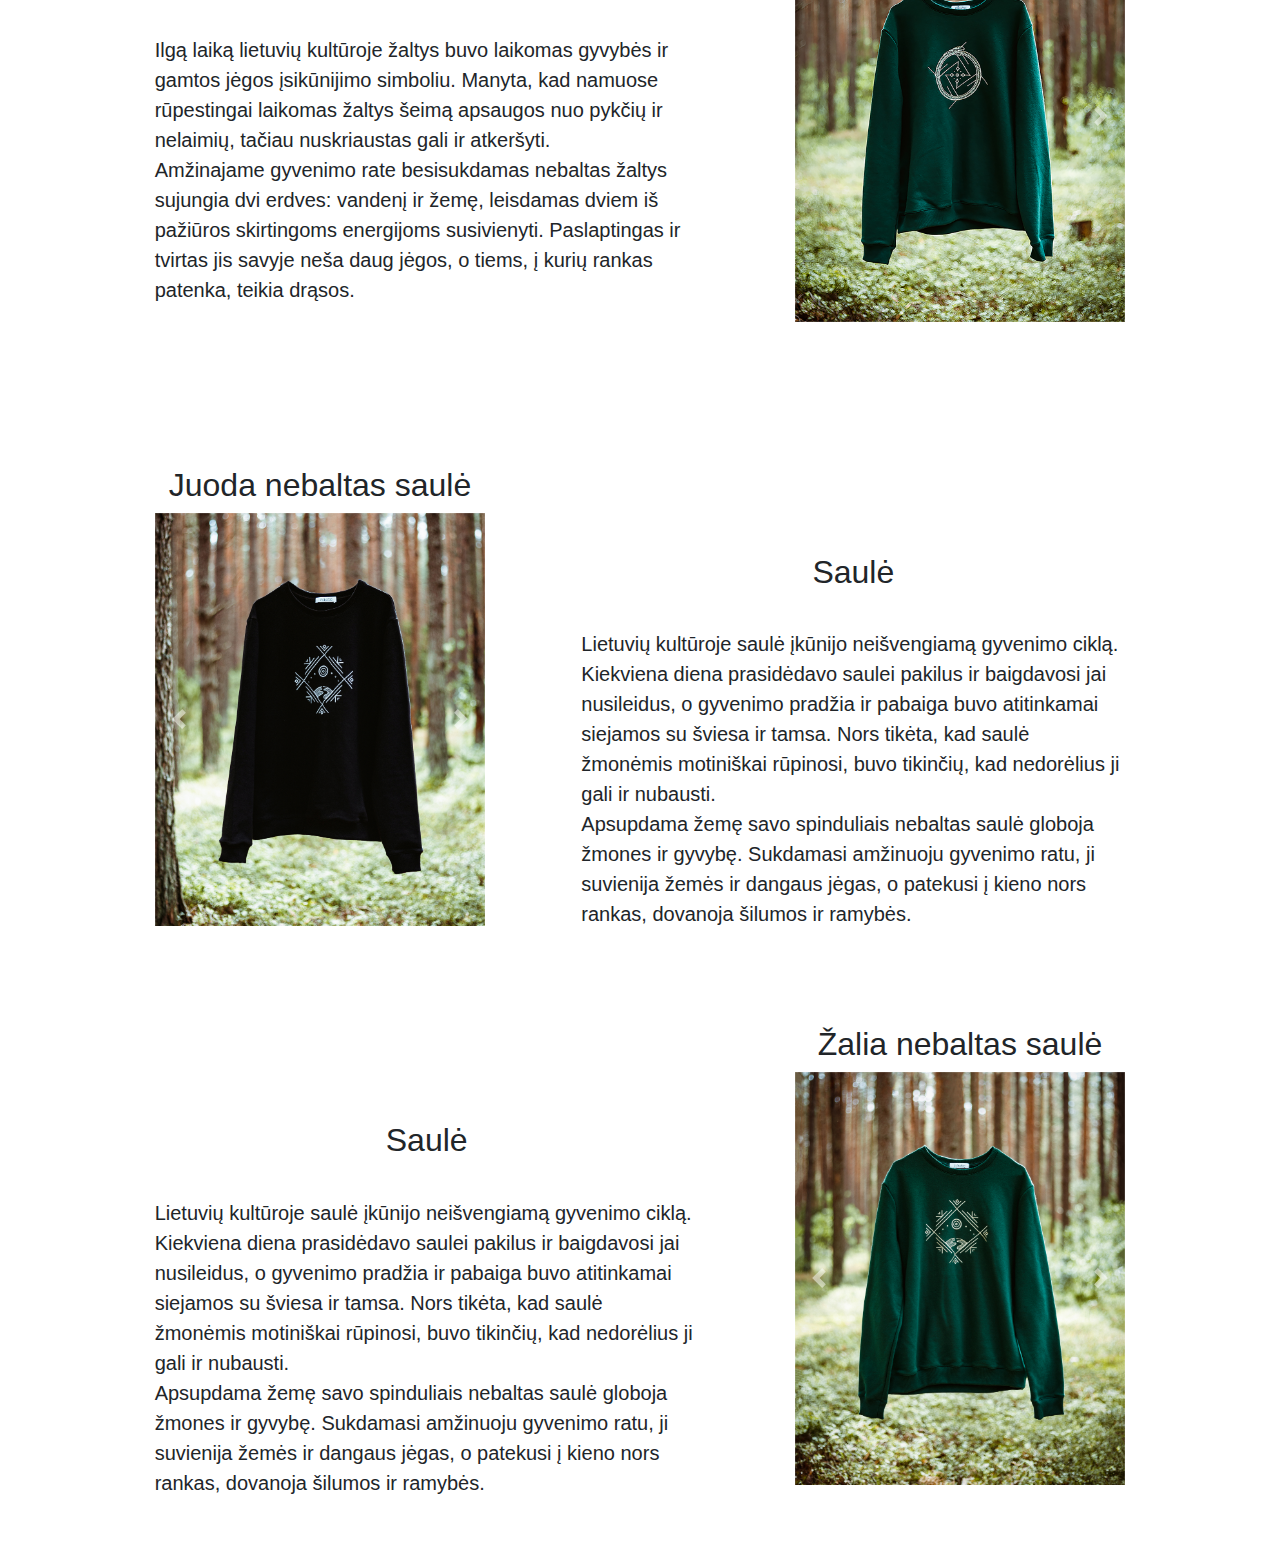
==== commit 81b96dda: "idejau siek tie <br>" ====
--- a/index.html
+++ b/index.html
@@ -77,7 +77,7 @@
       </div>
     </div>
     <div class="col-lg-6 p-5 mt-5 desc">
-      <h2 class="text-center mt-5">Žaltys</h2>
+      <h2 class="text-center mt-5"><br>Žaltys</h2>
       <br>
       Ilgą laiką lietuvių kultūroje žaltys buvo laikomas gyvybės ir gamtos jėgos įsikūnijimo simboliu. Manyta, kad namuose rūpestingai laikomas žaltys šeimą apsaugos nuo pykčių ir nelaimių, tačiau nuskriaustas gali ir atkeršyti.
       <br>
@@ -138,7 +138,7 @@
         </div>
       </div>
       <div class="col-lg-6 p-5 mt-5 desc">
-        <h2 class="text-center mt-5">Saulė</h2>
+        <h2 class="text-center mt-5"><br>Saulė</h2>
         <br>
         Lietuvių kultūroje saulė įkūnijo neišvengiamą gyvenimo ciklą. Kiekviena diena prasidėdavo saulei pakilus ir baigdavosi jai nusileidus, o gyvenimo pradžia ir pabaiga buvo atitinkamai siejamos su šviesa ir tamsa. Nors tikėta, kad saulė žmonėmis motiniškai rūpinosi, buvo tikinčių, kad nedorėlius ji gali ir nubausti.
         <br>
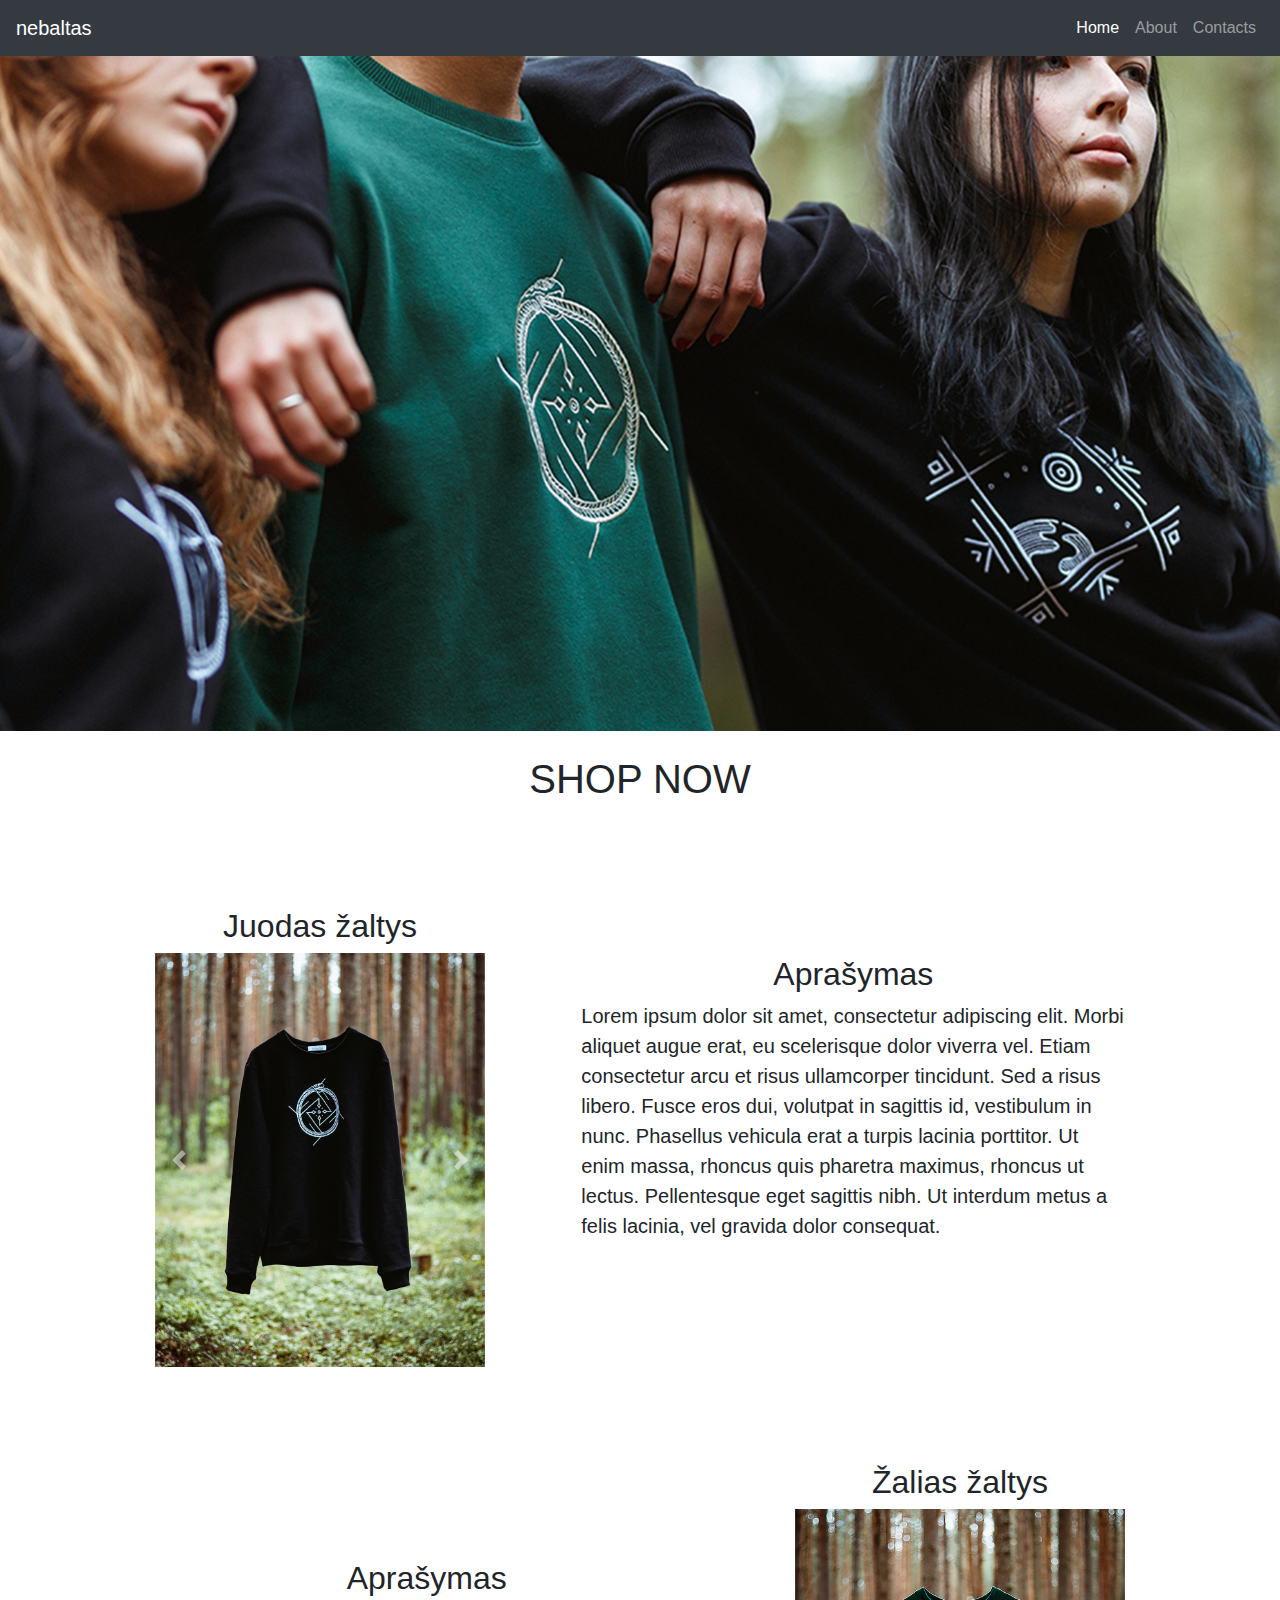
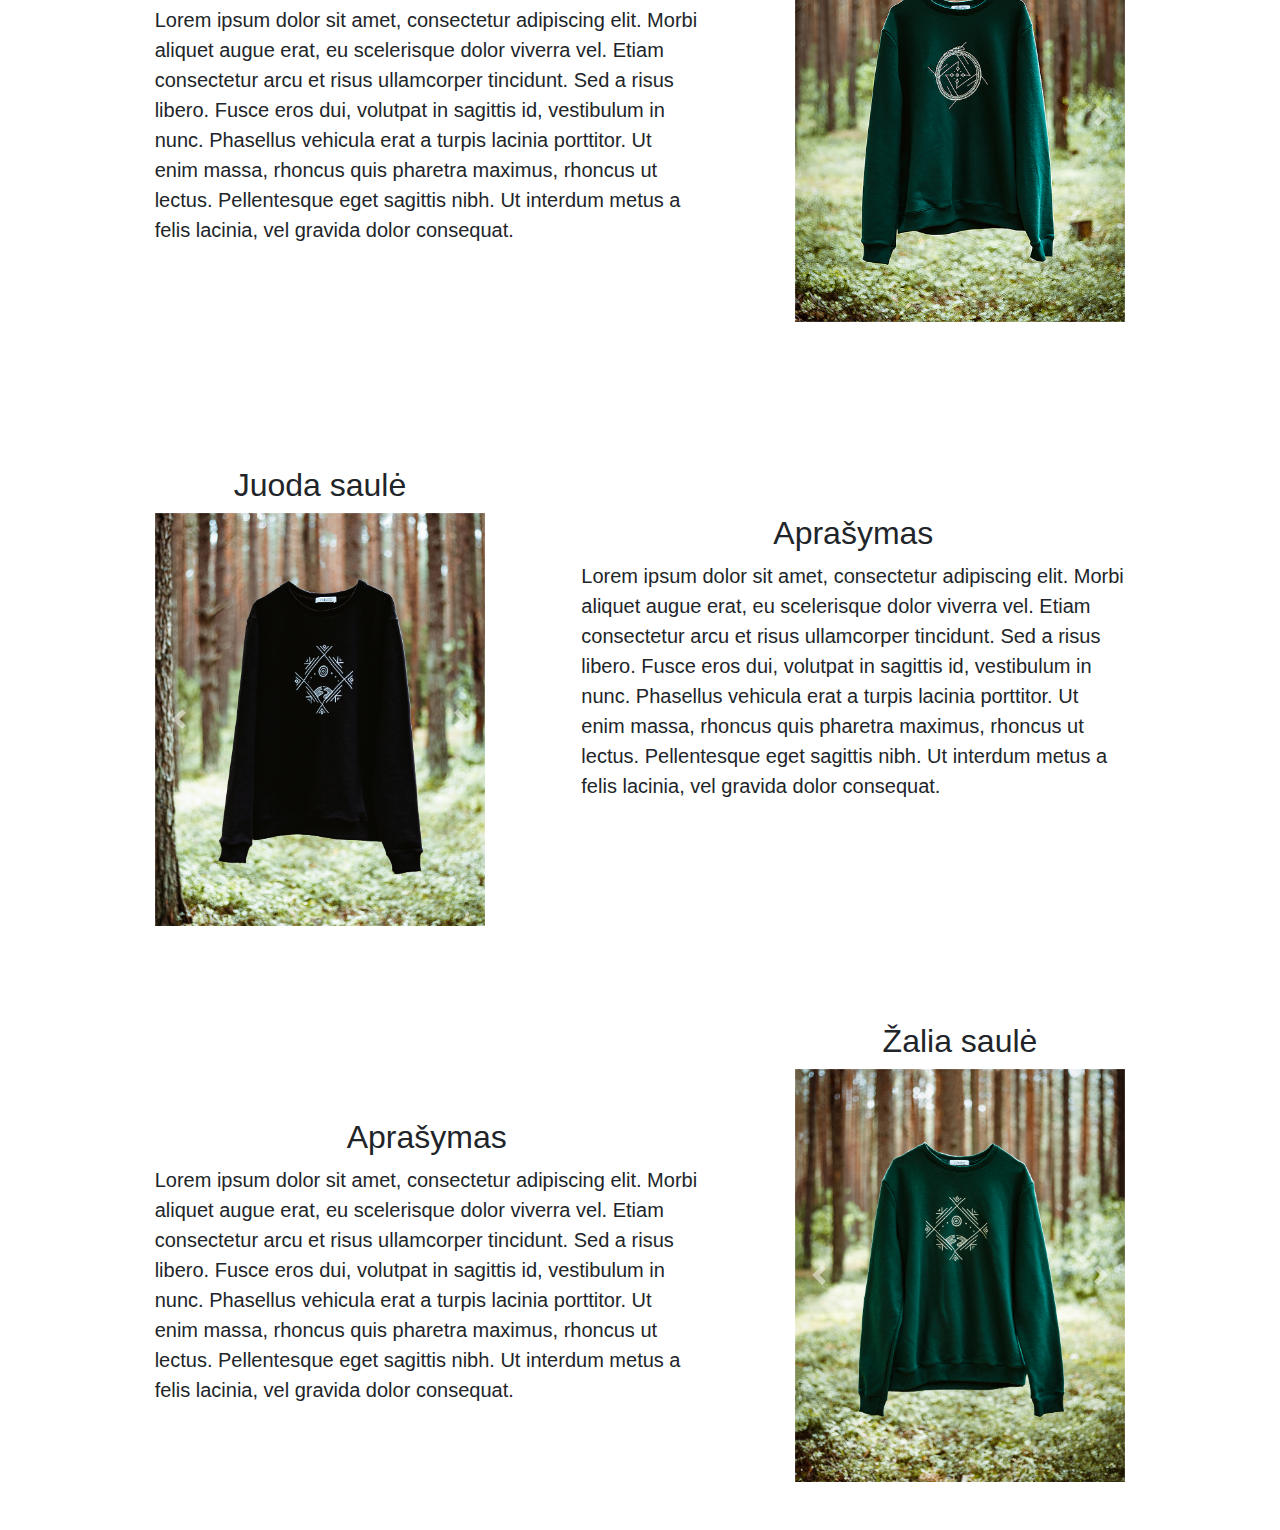
==== commit 9f2943ee: "changes for tablet" ====
--- a/index.html
+++ b/index.html
@@ -17,28 +17,26 @@
 
   <body>
     <nav class="navbar navbar-expand-md navbar-dark bg-dark fixed-top">
-      <a class="navbar-brand" href="#">nebaltas</a>
+    <a class="navbar-brand" href="#">nebaltas</a>
       <button class="navbar-toggler" type="button" data-toggle="collapse" data-target="#navbarsExampleDefault" aria-controls="navbarsExampleDefault" aria-expanded="false" aria-label="Toggle navigation">
-        <span class="navbar-toggler-icon"></span>
-      </button>
-      <div class="col-lg-2 offset-lg-9">
+      <span class="navbar-toggler-icon"></span>
+    </button>
+      <div class="collapse navbar-collapse" id="navbarsExampleDefault">
+        <ul class="navbar-nav ml-auto">
+          <li class="nav-item active">
+            <a class="nav-link" href="./index.html"> Home </a>
+          </li>
+          <li class="nav-item">
+            <a class="nav-link" href="./about.html"> About </a>
+          </li>
+          <li class="nav-item ">
+            <a class="nav-link" href="./contacts.html"> Contacts </a>
+          </li>
 
-          <div class="collapse navbar-collapse" id="navbarsExampleDefault">
-            <ul class="navbar-nav mr-auto">
-              <li class="nav-item active">
-                <a class="nav-link" href="./index.html"> Home </a>
-              </li>
-              <li class="nav-item">
-                <a class="nav-link" href="./about.html"> About </a>
-              </li>
-              <li class="nav-item">
-                <a class="nav-link" href="./contacts.html"> Contacts </a>
-              </li>
+        </ul>
+      </div>
 
-            </ul>
-          </div>
-        </nav>
-    </div>
+    </nav>
 <div class="container-fluid top-margin">
 
   <div class="row">
@@ -56,7 +54,7 @@
 
   <div class="row">
     <div class="col-lg-4 p-5 offset-lg-1">
-      <h2 class="text-center mt-5">Juodas nebaltas žaltys</h2>
+      <h2 class="text-center mt-5">Juodas žaltys</h2>
       <div id="carousel1" class="carousel slide" data-ride="carousel1" style="border-radius:50%">
         <div class="carousel-inner">
           <div class="carousel-item active">
@@ -77,24 +75,17 @@
       </div>
     </div>
     <div class="col-lg-6 p-5 mt-5 desc">
-      <h2 class="text-center mt-5"><br>Žaltys</h2>
-      <br>
-      Ilgą laiką lietuvių kultūroje žaltys buvo laikomas gyvybės ir gamtos jėgos įsikūnijimo simboliu. Manyta, kad namuose rūpestingai laikomas žaltys šeimą apsaugos nuo pykčių ir nelaimių, tačiau nuskriaustas gali ir atkeršyti.
-      <br>
-      Amžinajame gyvenimo rate besisukdamas nebaltas žaltys sujungia dvi erdves: vandenį ir žemę, leisdamas dviem iš pažiūros skirtingoms energijoms susivienyti. Paslaptingas ir tvirtas jis savyje neša daug jėgos, o tiems, į kurių rankas patenka, teikia drąsos.
+      <h2 class="text-center mt-5">Aprašymas</h2>
+      Lorem ipsum dolor sit amet, consectetur adipiscing elit. Morbi aliquet augue erat, eu scelerisque dolor viverra vel. Etiam consectetur arcu et risus ullamcorper tincidunt. Sed a risus libero. Fusce eros dui, volutpat in sagittis id, vestibulum in nunc. Phasellus vehicula erat a turpis lacinia porttitor. Ut enim massa, rhoncus quis pharetra maximus, rhoncus ut lectus. Pellentesque eget sagittis nibh. Ut interdum metus a felis lacinia, vel gravida dolor consequat.
     </div>
   </div>
-
   <div class="row">
       <div class="col-lg-6 p-5 mt-5 desc offset-lg-1">
-        <h2 class="text-center mt-5">Žaltys</h2>
-        <br>
-        Ilgą laiką lietuvių kultūroje žaltys buvo laikomas gyvybės ir gamtos jėgos įsikūnijimo simboliu. Manyta, kad namuose rūpestingai laikomas žaltys šeimą apsaugos nuo pykčių ir nelaimių, tačiau nuskriaustas gali ir atkeršyti.
-        <br>
-        Amžinajame gyvenimo rate besisukdamas nebaltas žaltys sujungia dvi erdves: vandenį ir žemę, leisdamas dviem iš pažiūros skirtingoms energijoms susivienyti. Paslaptingas ir tvirtas jis savyje neša daug jėgos, o tiems, į kurių rankas patenka, teikia drąsos.
-  </div>
-      <div class="col-lg-4 p-5">
-        <h2 class="text-center">Žalias nebaltas žaltys</h2>
+        <h2 class="text-center mt-5">Aprašymas</h2>
+        Lorem ipsum dolor sit amet, consectetur adipiscing elit. Morbi aliquet augue erat, eu scelerisque dolor viverra vel. Etiam consectetur arcu et risus ullamcorper tincidunt. Sed a risus libero. Fusce eros dui, volutpat in sagittis id, vestibulum in nunc. Phasellus vehicula erat a turpis lacinia porttitor. Ut enim massa, rhoncus quis pharetra maximus, rhoncus ut lectus. Pellentesque eget sagittis nibh. Ut interdum metus a felis lacinia, vel gravida dolor consequat.
+      </div>
+      <div class="col-lg-4 p-5 order-sm-first order-lg-last">
+        <h2 class="text-center">Žalias žaltys</h2>
         <div id="carousel2" class="carousel slide" data-ride="carousel2" style="border-radius:50%">
           <div class="carousel-inner">
             <div class="carousel-item active">
@@ -117,7 +108,7 @@
     </div>
     <div class="row">
       <div class="col-lg-4 p-5 offset-lg-1">
-        <h2 class="text-center mt-5">Juoda nebaltas saulė</h2>
+        <h2 class="text-center mt-5">Juoda saulė</h2>
         <div id="carousel3" class="carousel slide" data-ride="carousel3" style="border-radius:50%">
           <div class="carousel-inner">
             <div class="carousel-item active">
@@ -138,23 +129,17 @@
         </div>
       </div>
       <div class="col-lg-6 p-5 mt-5 desc">
-        <h2 class="text-center mt-5"><br>Saulė</h2>
-        <br>
-        Lietuvių kultūroje saulė įkūnijo neišvengiamą gyvenimo ciklą. Kiekviena diena prasidėdavo saulei pakilus ir baigdavosi jai nusileidus, o gyvenimo pradžia ir pabaiga buvo atitinkamai siejamos su šviesa ir tamsa. Nors tikėta, kad saulė žmonėmis motiniškai rūpinosi, buvo tikinčių, kad nedorėlius ji gali ir nubausti.
-        <br>
-        Apsupdama žemę savo spinduliais nebaltas saulė globoja žmones ir gyvybę. Sukdamasi amžinuoju gyvenimo ratu, ji suvienija žemės ir dangaus jėgas, o patekusi į kieno nors rankas, dovanoja šilumos ir ramybės.
-  </div>
+        <h2 class="text-center mt-5">Aprašymas</h2>
+        Lorem ipsum dolor sit amet, consectetur adipiscing elit. Morbi aliquet augue erat, eu scelerisque dolor viverra vel. Etiam consectetur arcu et risus ullamcorper tincidunt. Sed a risus libero. Fusce eros dui, volutpat in sagittis id, vestibulum in nunc. Phasellus vehicula erat a turpis lacinia porttitor. Ut enim massa, rhoncus quis pharetra maximus, rhoncus ut lectus. Pellentesque eget sagittis nibh. Ut interdum metus a felis lacinia, vel gravida dolor consequat.
+      </div>
     </div>
     <div class="row">
         <div class="col-lg-6 p-5 mt-5 desc offset-lg-1">
-          <h2 class="text-center mt-5">Saulė</h2>
-          <br>
-          Lietuvių kultūroje saulė įkūnijo neišvengiamą gyvenimo ciklą. Kiekviena diena prasidėdavo saulei pakilus ir baigdavosi jai nusileidus, o gyvenimo pradžia ir pabaiga buvo atitinkamai siejamos su šviesa ir tamsa. Nors tikėta, kad saulė žmonėmis motiniškai rūpinosi, buvo tikinčių, kad nedorėlius ji gali ir nubausti.
-          <br>
-          Apsupdama žemę savo spinduliais nebaltas saulė globoja žmones ir gyvybę. Sukdamasi amžinuoju gyvenimo ratu, ji suvienija žemės ir dangaus jėgas, o patekusi į kieno nors rankas, dovanoja šilumos ir ramybės.
-    </div>
-        <div class="col-lg-4 p-5">
-          <h2 class="text-center">Žalia nebaltas saulė</h2>
+          <h2 class="text-center mt-5">Aprašymas</h2>
+          Lorem ipsum dolor sit amet, consectetur adipiscing elit. Morbi aliquet augue erat, eu scelerisque dolor viverra vel. Etiam consectetur arcu et risus ullamcorper tincidunt. Sed a risus libero. Fusce eros dui, volutpat in sagittis id, vestibulum in nunc. Phasellus vehicula erat a turpis lacinia porttitor. Ut enim massa, rhoncus quis pharetra maximus, rhoncus ut lectus. Pellentesque eget sagittis nibh. Ut interdum metus a felis lacinia, vel gravida dolor consequat.
+        </div>
+        <div class="col-lg-4 p-5 order-sm-first order-lg-last">
+          <h2 class="text-center">Žalia saulė</h2>
           <div id="carousel4" class="carousel slide" data-ride="carousel4" style="border-radius:50%">
             <div class="carousel-inner">
               <div class="carousel-item active">
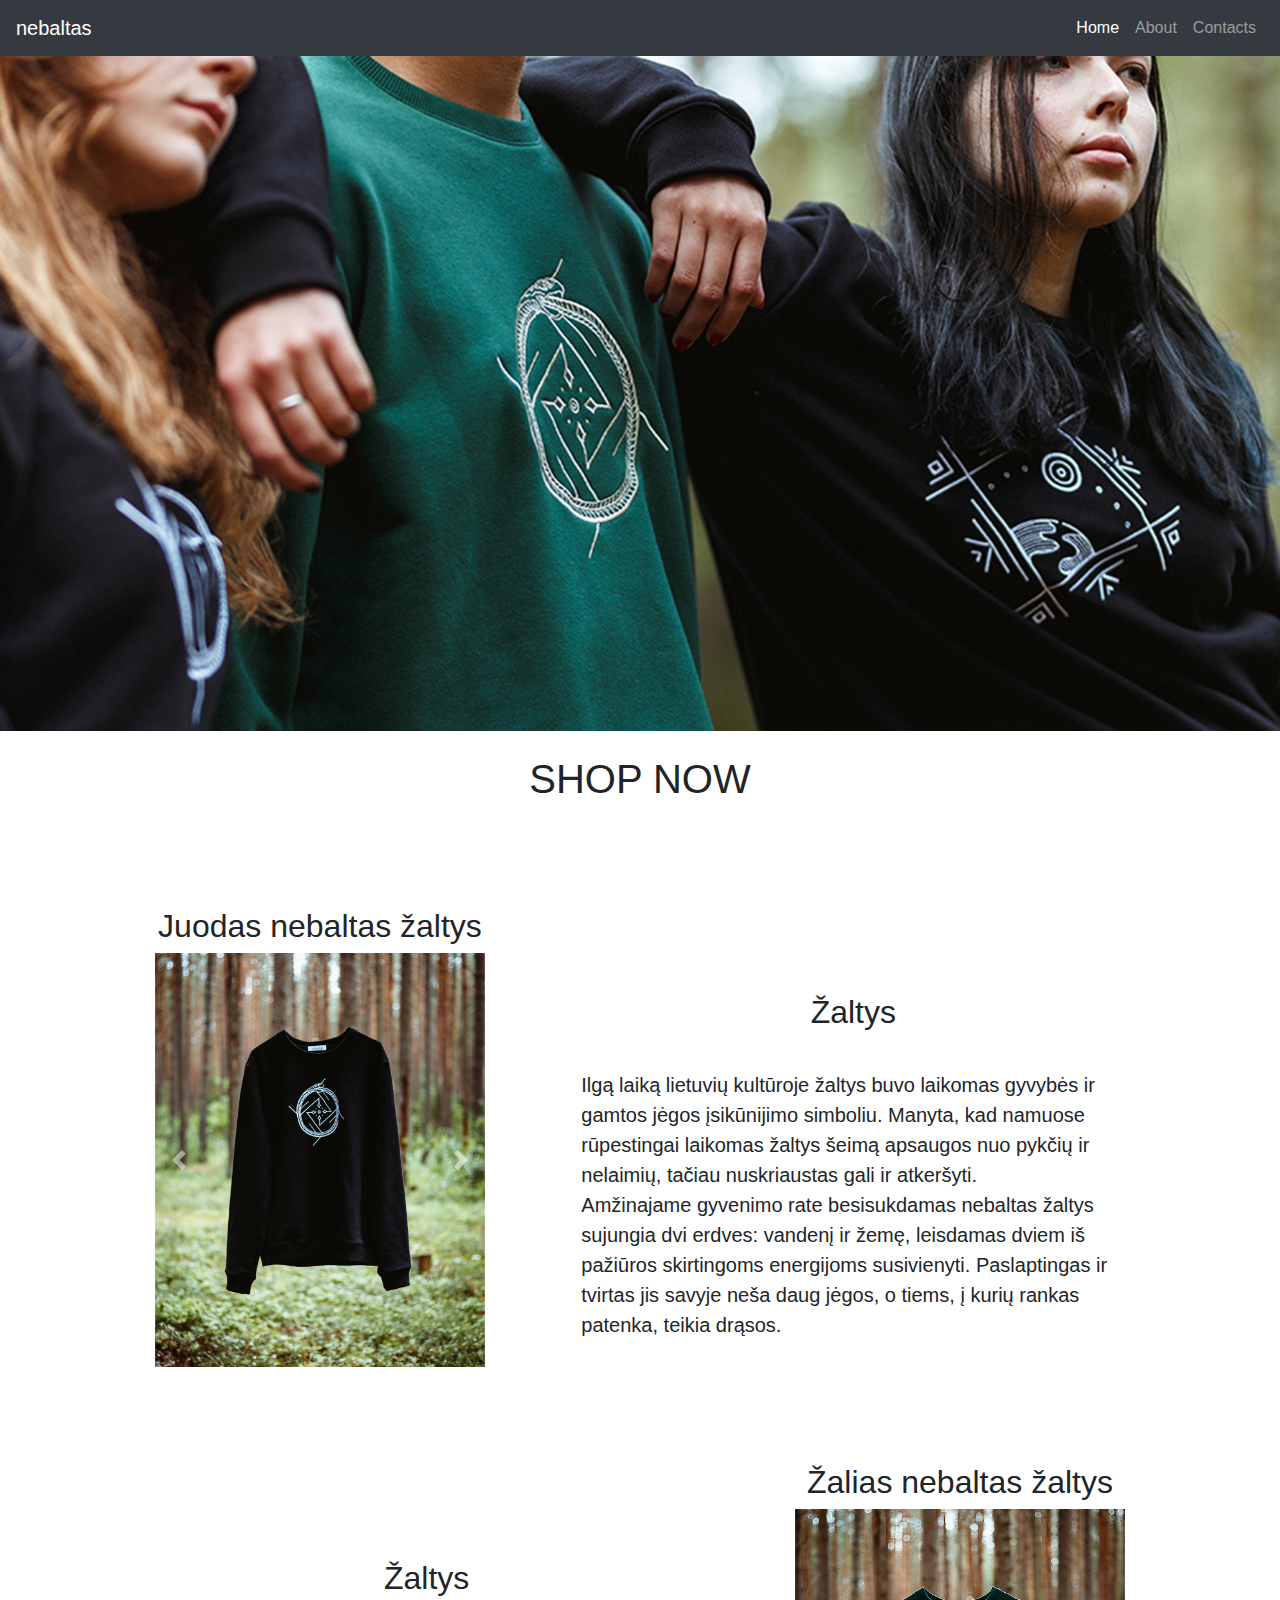
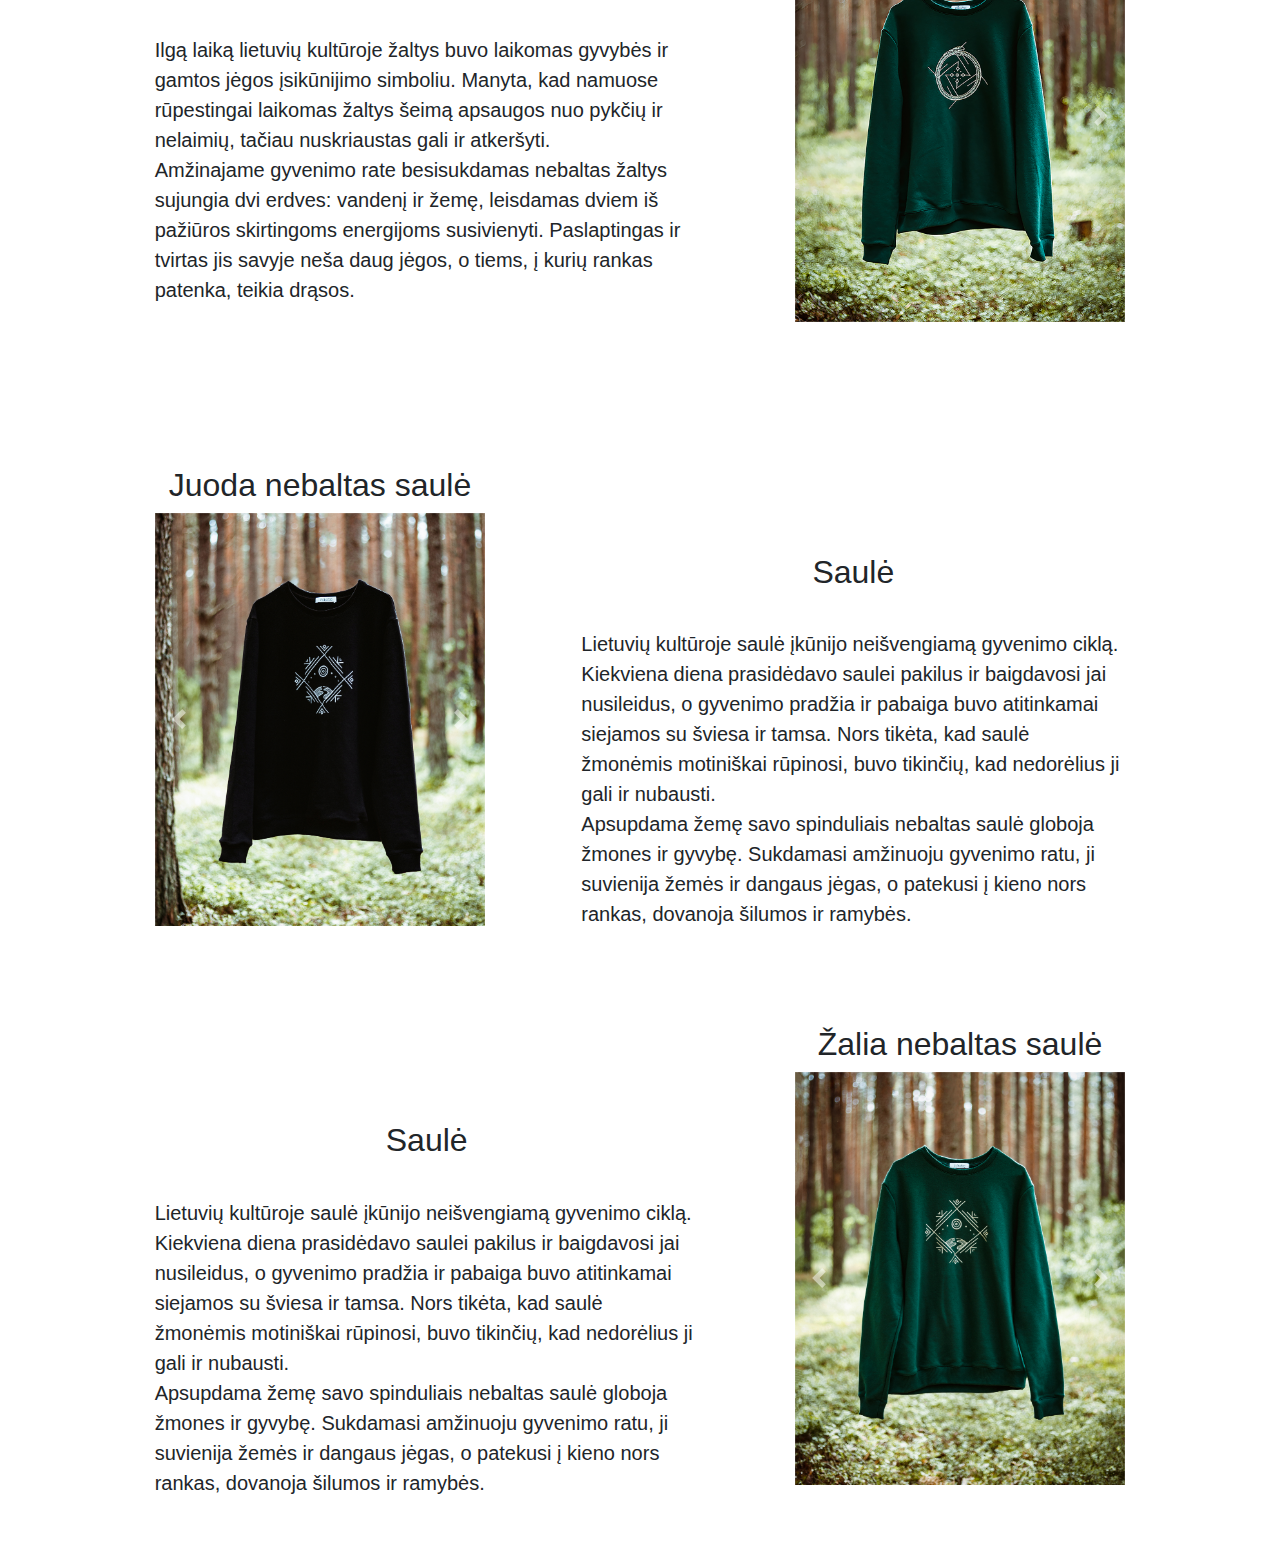
==== commit 8eb52766: "Merge branch 'master' of https://github.com/gretaaka/group_project" ====
--- a/index.html
+++ b/index.html
@@ -54,7 +54,7 @@
 
   <div class="row">
     <div class="col-lg-4 p-5 offset-lg-1">
-      <h2 class="text-center mt-5">Juodas žaltys</h2>
+      <h2 class="text-center mt-5">Juodas nebaltas žaltys</h2>
       <div id="carousel1" class="carousel slide" data-ride="carousel1" style="border-radius:50%">
         <div class="carousel-inner">
           <div class="carousel-item active">
@@ -75,17 +75,24 @@
       </div>
     </div>
     <div class="col-lg-6 p-5 mt-5 desc">
-      <h2 class="text-center mt-5">Aprašymas</h2>
-      Lorem ipsum dolor sit amet, consectetur adipiscing elit. Morbi aliquet augue erat, eu scelerisque dolor viverra vel. Etiam consectetur arcu et risus ullamcorper tincidunt. Sed a risus libero. Fusce eros dui, volutpat in sagittis id, vestibulum in nunc. Phasellus vehicula erat a turpis lacinia porttitor. Ut enim massa, rhoncus quis pharetra maximus, rhoncus ut lectus. Pellentesque eget sagittis nibh. Ut interdum metus a felis lacinia, vel gravida dolor consequat.
+      <h2 class="text-center mt-5"><br>Žaltys</h2>
+      <br>
+      Ilgą laiką lietuvių kultūroje žaltys buvo laikomas gyvybės ir gamtos jėgos įsikūnijimo simboliu. Manyta, kad namuose rūpestingai laikomas žaltys šeimą apsaugos nuo pykčių ir nelaimių, tačiau nuskriaustas gali ir atkeršyti.
+      <br>
+      Amžinajame gyvenimo rate besisukdamas nebaltas žaltys sujungia dvi erdves: vandenį ir žemę, leisdamas dviem iš pažiūros skirtingoms energijoms susivienyti. Paslaptingas ir tvirtas jis savyje neša daug jėgos, o tiems, į kurių rankas patenka, teikia drąsos.
     </div>
   </div>
+
   <div class="row">
       <div class="col-lg-6 p-5 mt-5 desc offset-lg-1">
-        <h2 class="text-center mt-5">Aprašymas</h2>
-        Lorem ipsum dolor sit amet, consectetur adipiscing elit. Morbi aliquet augue erat, eu scelerisque dolor viverra vel. Etiam consectetur arcu et risus ullamcorper tincidunt. Sed a risus libero. Fusce eros dui, volutpat in sagittis id, vestibulum in nunc. Phasellus vehicula erat a turpis lacinia porttitor. Ut enim massa, rhoncus quis pharetra maximus, rhoncus ut lectus. Pellentesque eget sagittis nibh. Ut interdum metus a felis lacinia, vel gravida dolor consequat.
-      </div>
-      <div class="col-lg-4 p-5 order-sm-first order-lg-last">
-        <h2 class="text-center">Žalias žaltys</h2>
+        <h2 class="text-center mt-5">Žaltys</h2>
+        <br>
+        Ilgą laiką lietuvių kultūroje žaltys buvo laikomas gyvybės ir gamtos jėgos įsikūnijimo simboliu. Manyta, kad namuose rūpestingai laikomas žaltys šeimą apsaugos nuo pykčių ir nelaimių, tačiau nuskriaustas gali ir atkeršyti.
+        <br>
+        Amžinajame gyvenimo rate besisukdamas nebaltas žaltys sujungia dvi erdves: vandenį ir žemę, leisdamas dviem iš pažiūros skirtingoms energijoms susivienyti. Paslaptingas ir tvirtas jis savyje neša daug jėgos, o tiems, į kurių rankas patenka, teikia drąsos.
+  </div>
+      <div class="col-lg-4 p-5">
+        <h2 class="text-center">Žalias nebaltas žaltys</h2>
         <div id="carousel2" class="carousel slide" data-ride="carousel2" style="border-radius:50%">
           <div class="carousel-inner">
             <div class="carousel-item active">
@@ -108,7 +115,7 @@
     </div>
     <div class="row">
       <div class="col-lg-4 p-5 offset-lg-1">
-        <h2 class="text-center mt-5">Juoda saulė</h2>
+        <h2 class="text-center mt-5">Juoda nebaltas saulė</h2>
         <div id="carousel3" class="carousel slide" data-ride="carousel3" style="border-radius:50%">
           <div class="carousel-inner">
             <div class="carousel-item active">
@@ -129,17 +136,23 @@
         </div>
       </div>
       <div class="col-lg-6 p-5 mt-5 desc">
-        <h2 class="text-center mt-5">Aprašymas</h2>
-        Lorem ipsum dolor sit amet, consectetur adipiscing elit. Morbi aliquet augue erat, eu scelerisque dolor viverra vel. Etiam consectetur arcu et risus ullamcorper tincidunt. Sed a risus libero. Fusce eros dui, volutpat in sagittis id, vestibulum in nunc. Phasellus vehicula erat a turpis lacinia porttitor. Ut enim massa, rhoncus quis pharetra maximus, rhoncus ut lectus. Pellentesque eget sagittis nibh. Ut interdum metus a felis lacinia, vel gravida dolor consequat.
-      </div>
+        <h2 class="text-center mt-5"><br>Saulė</h2>
+        <br>
+        Lietuvių kultūroje saulė įkūnijo neišvengiamą gyvenimo ciklą. Kiekviena diena prasidėdavo saulei pakilus ir baigdavosi jai nusileidus, o gyvenimo pradžia ir pabaiga buvo atitinkamai siejamos su šviesa ir tamsa. Nors tikėta, kad saulė žmonėmis motiniškai rūpinosi, buvo tikinčių, kad nedorėlius ji gali ir nubausti.
+        <br>
+        Apsupdama žemę savo spinduliais nebaltas saulė globoja žmones ir gyvybę. Sukdamasi amžinuoju gyvenimo ratu, ji suvienija žemės ir dangaus jėgas, o patekusi į kieno nors rankas, dovanoja šilumos ir ramybės.
+  </div>
     </div>
     <div class="row">
         <div class="col-lg-6 p-5 mt-5 desc offset-lg-1">
-          <h2 class="text-center mt-5">Aprašymas</h2>
-          Lorem ipsum dolor sit amet, consectetur adipiscing elit. Morbi aliquet augue erat, eu scelerisque dolor viverra vel. Etiam consectetur arcu et risus ullamcorper tincidunt. Sed a risus libero. Fusce eros dui, volutpat in sagittis id, vestibulum in nunc. Phasellus vehicula erat a turpis lacinia porttitor. Ut enim massa, rhoncus quis pharetra maximus, rhoncus ut lectus. Pellentesque eget sagittis nibh. Ut interdum metus a felis lacinia, vel gravida dolor consequat.
-        </div>
-        <div class="col-lg-4 p-5 order-sm-first order-lg-last">
-          <h2 class="text-center">Žalia saulė</h2>
+          <h2 class="text-center mt-5">Saulė</h2>
+          <br>
+          Lietuvių kultūroje saulė įkūnijo neišvengiamą gyvenimo ciklą. Kiekviena diena prasidėdavo saulei pakilus ir baigdavosi jai nusileidus, o gyvenimo pradžia ir pabaiga buvo atitinkamai siejamos su šviesa ir tamsa. Nors tikėta, kad saulė žmonėmis motiniškai rūpinosi, buvo tikinčių, kad nedorėlius ji gali ir nubausti.
+          <br>
+          Apsupdama žemę savo spinduliais nebaltas saulė globoja žmones ir gyvybę. Sukdamasi amžinuoju gyvenimo ratu, ji suvienija žemės ir dangaus jėgas, o patekusi į kieno nors rankas, dovanoja šilumos ir ramybės.
+    </div>
+        <div class="col-lg-4 p-5">
+          <h2 class="text-center">Žalia nebaltas saulė</h2>
           <div id="carousel4" class="carousel slide" data-ride="carousel4" style="border-radius:50%">
             <div class="carousel-inner">
               <div class="carousel-item active">
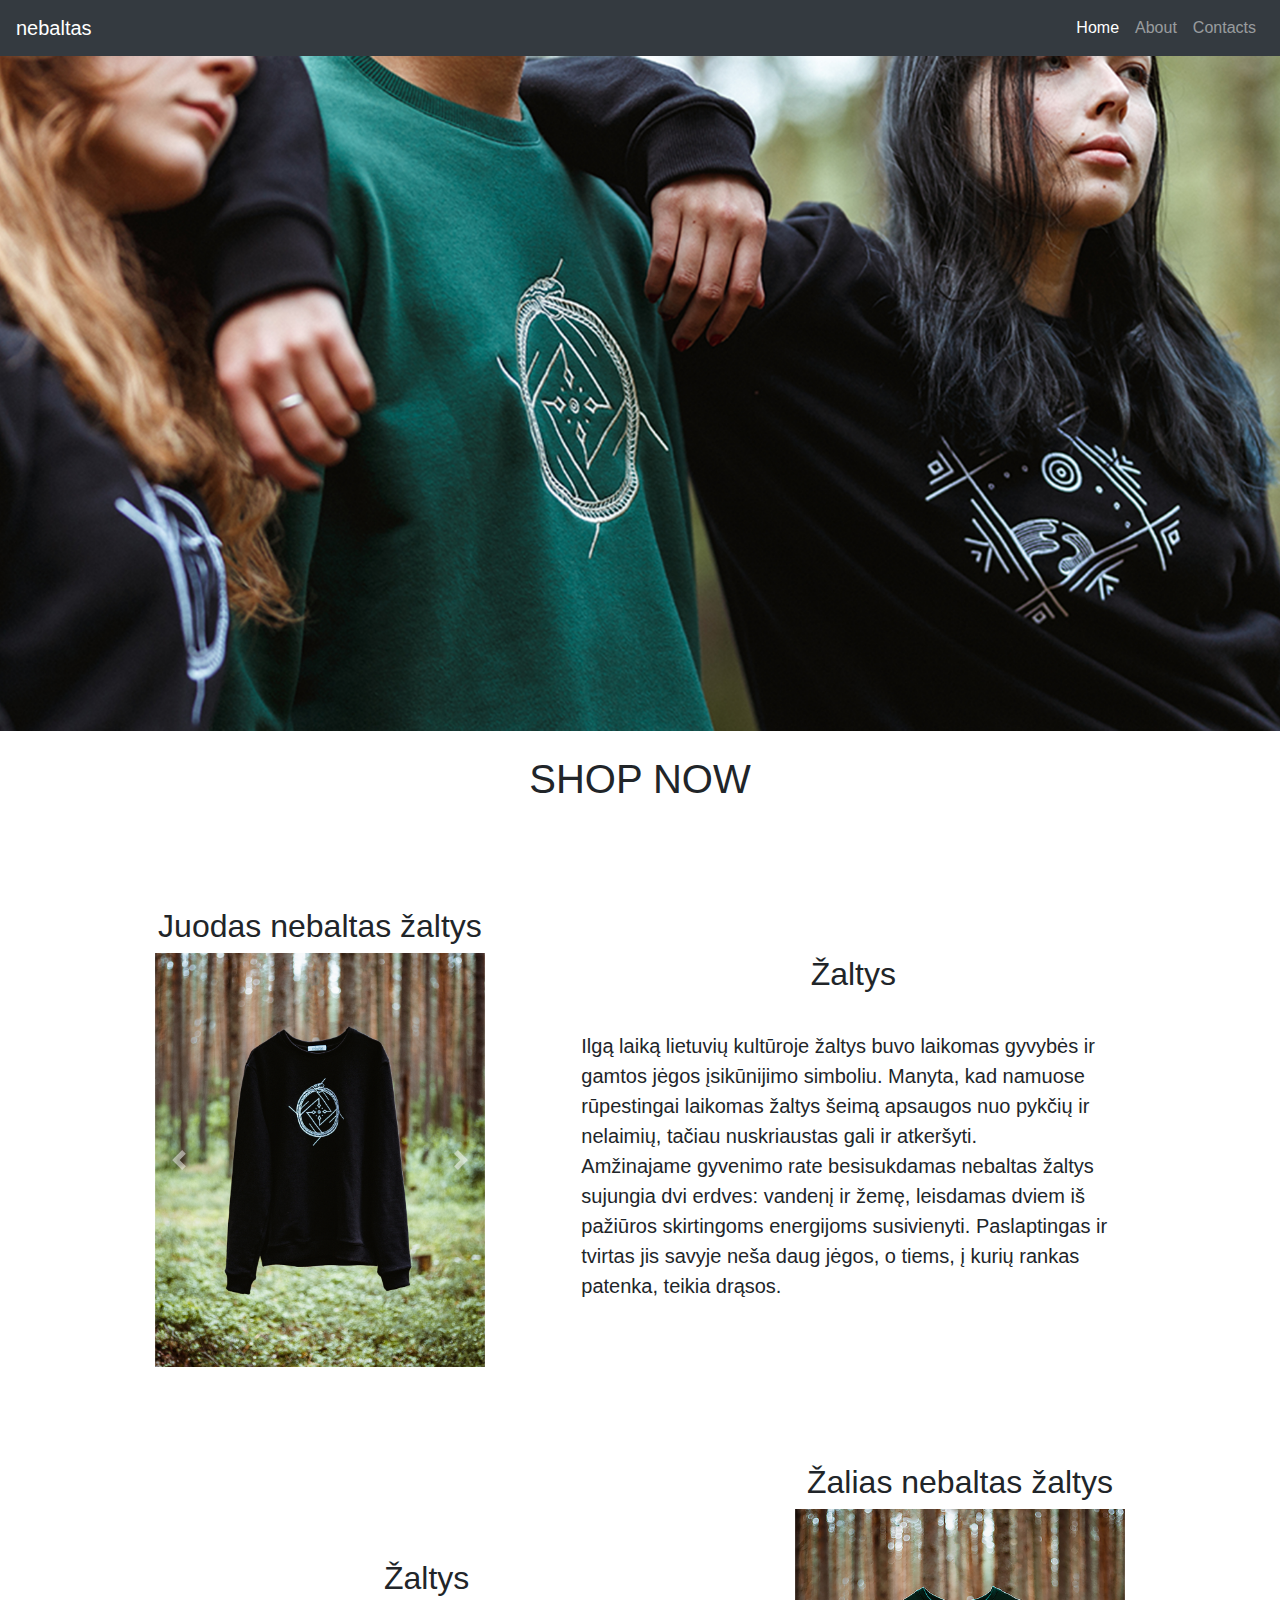
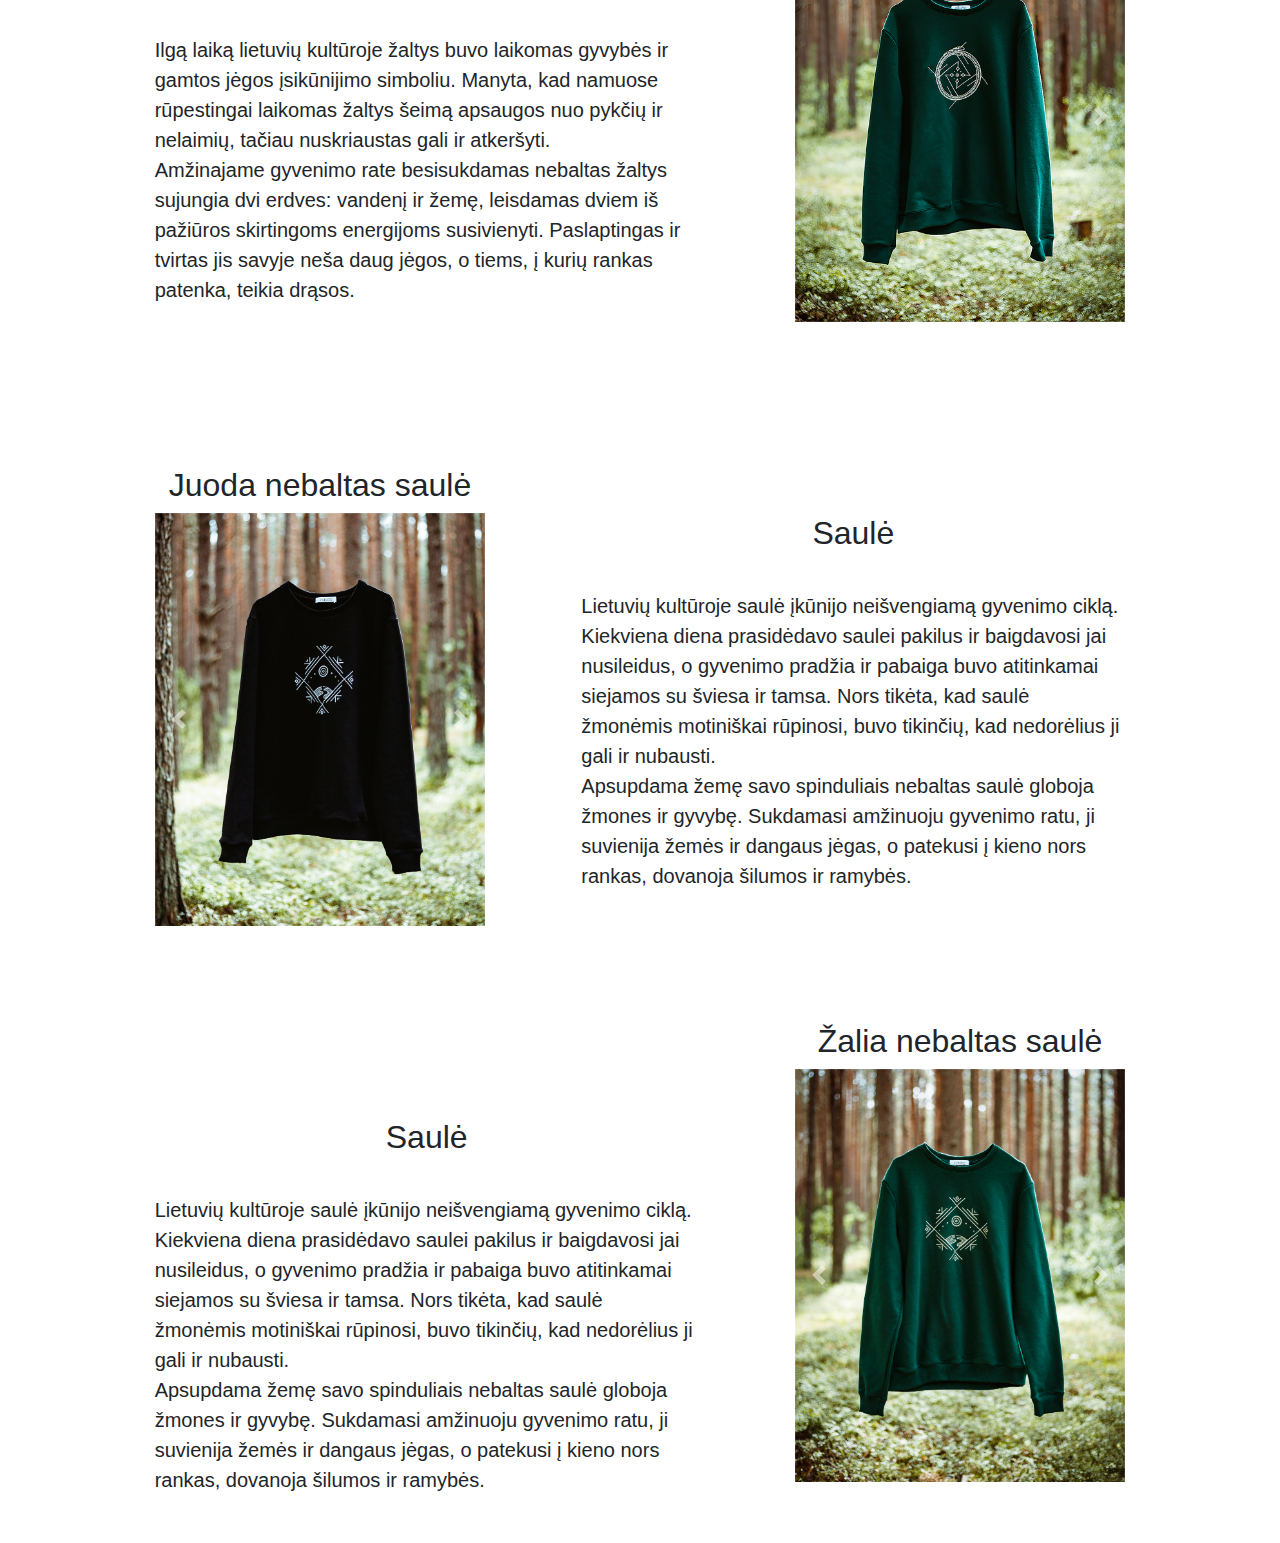
==== commit b4a46979: "istryniau br" ====
--- a/index.html
+++ b/index.html
@@ -75,7 +75,7 @@
       </div>
     </div>
     <div class="col-lg-6 p-5 mt-5 desc">
-      <h2 class="text-center mt-5"><br>Žaltys</h2>
+      <h2 class="text-center mt-5">Žaltys</h2>
       <br>
       Ilgą laiką lietuvių kultūroje žaltys buvo laikomas gyvybės ir gamtos jėgos įsikūnijimo simboliu. Manyta, kad namuose rūpestingai laikomas žaltys šeimą apsaugos nuo pykčių ir nelaimių, tačiau nuskriaustas gali ir atkeršyti.
       <br>
@@ -136,7 +136,7 @@
         </div>
       </div>
       <div class="col-lg-6 p-5 mt-5 desc">
-        <h2 class="text-center mt-5"><br>Saulė</h2>
+        <h2 class="text-center mt-5">Saulė</h2>
         <br>
         Lietuvių kultūroje saulė įkūnijo neišvengiamą gyvenimo ciklą. Kiekviena diena prasidėdavo saulei pakilus ir baigdavosi jai nusileidus, o gyvenimo pradžia ir pabaiga buvo atitinkamai siejamos su šviesa ir tamsa. Nors tikėta, kad saulė žmonėmis motiniškai rūpinosi, buvo tikinčių, kad nedorėlius ji gali ir nubausti.
         <br>
